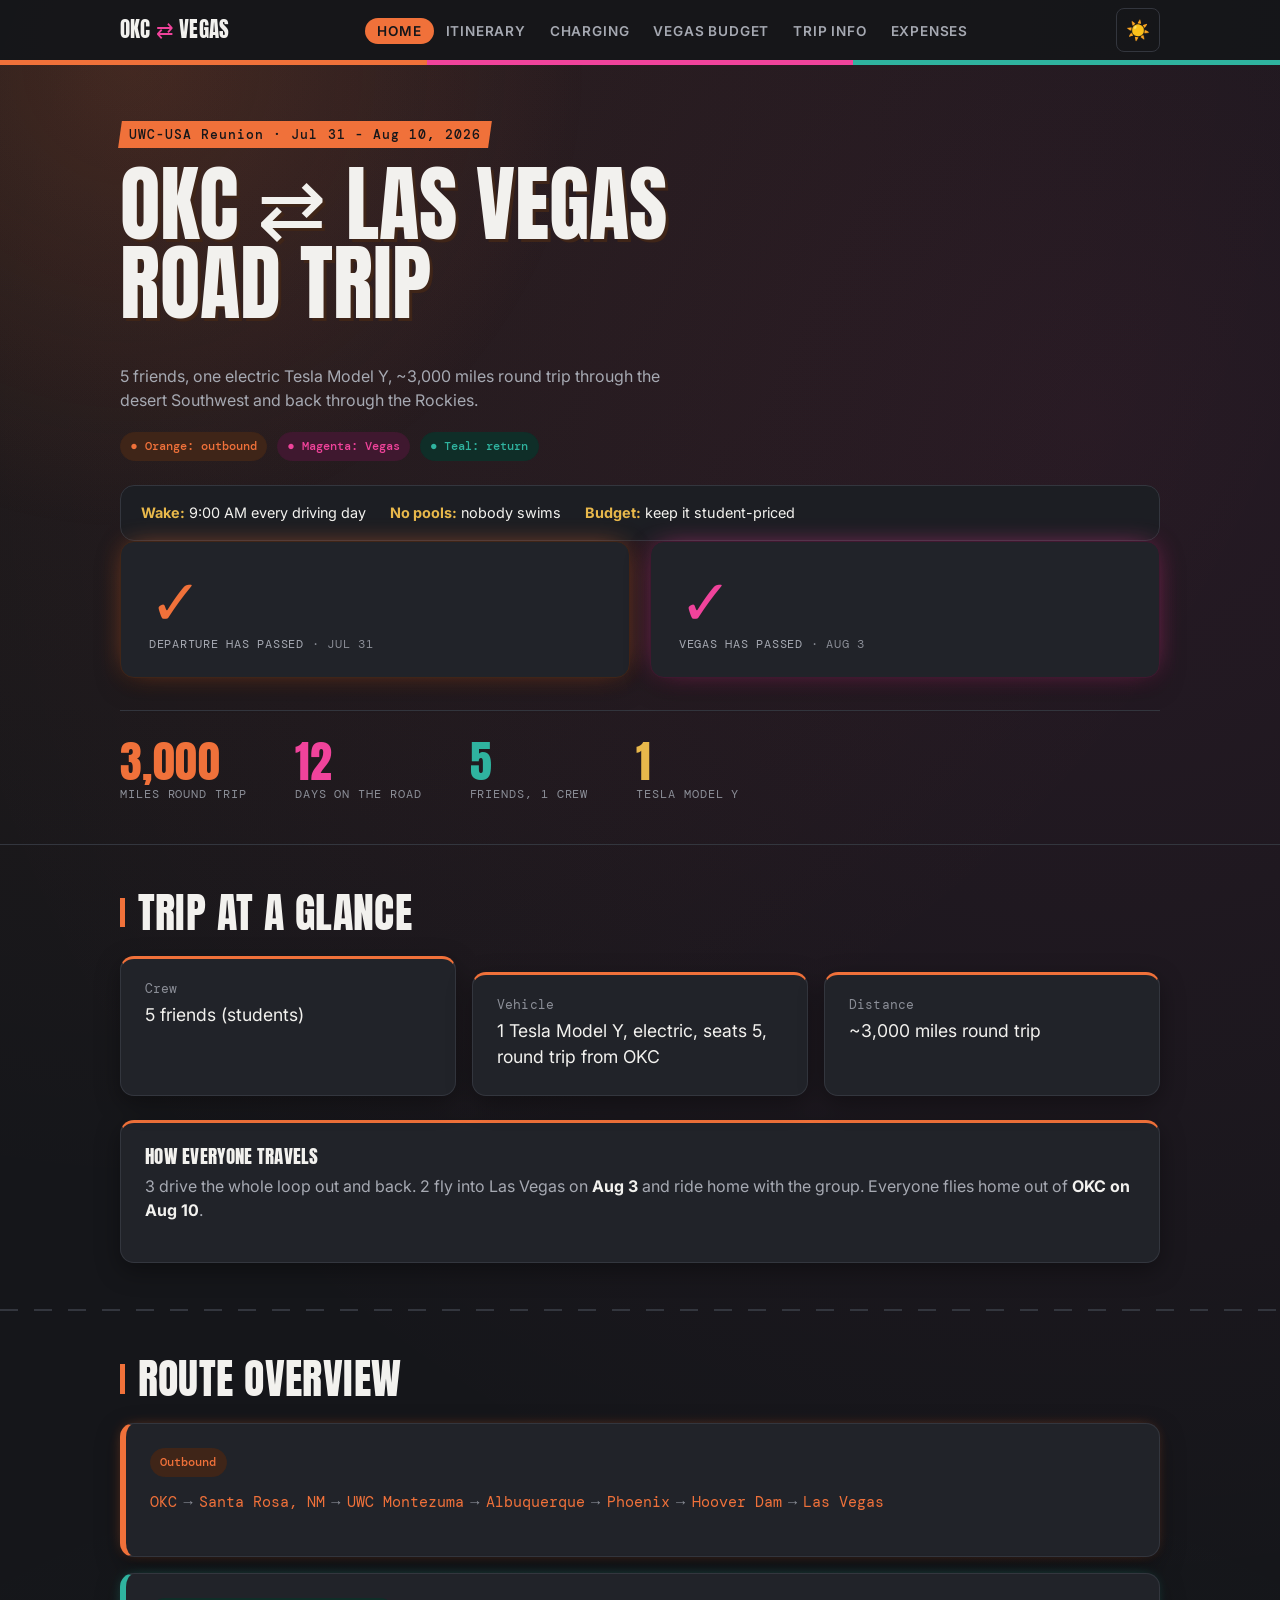
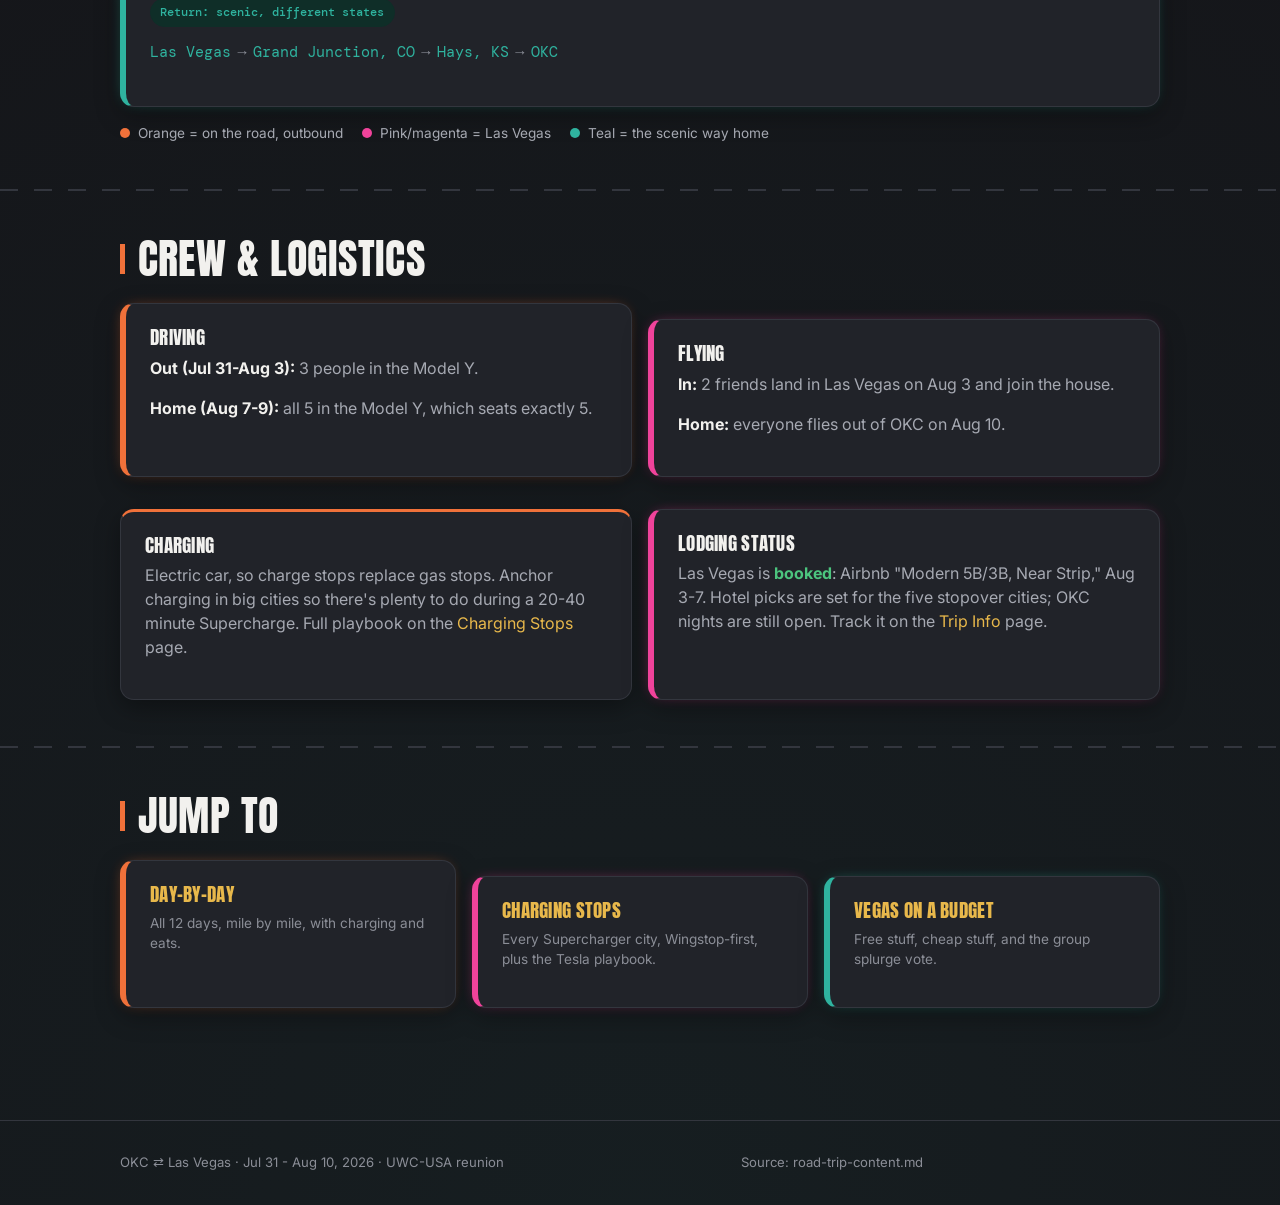
==== index.html @ 1c79f534 "Add "Today" widget on home page and weather strips on itinerary Home page shows the current trip day" ====
<!doctype html>
<html lang="en">
<head>
<meta charset="UTF-8" />
<meta name="viewport" content="width=device-width, initial-scale=1" />
<title>OKC ⇄ Vegas: Road Trip 2026</title>
<meta name="description" content="OKC to Las Vegas round trip, Jul 31 - Aug 10 2026. Route, itinerary, charging stops, and Vegas on a budget." />
<link rel="preconnect" href="https://fonts.googleapis.com" />
<link rel="preconnect" href="https://fonts.gstatic.com" crossorigin />
<link href="https://fonts.googleapis.com/css2?family=Anton&family=DM+Mono:wght@400;500&family=Inter:wght@400;500;600;700&display=swap" rel="stylesheet" />
<link rel="stylesheet" href="css/style.css" />
<script>(function(){try{if(localStorage.getItem("roadtrip-sunlight-mode")==="1")document.documentElement.classList.add("sunlight-mode");}catch(e){}})();</script>
</head>
<body class="page-home">
<div class="page-loader" id="page-loader"></div>

<nav class="site-nav">
  <div class="wrap">
    <a href="index.html" class="brand">OKC <span class="mid">⇄</span> VEGAS</a>
    <ul class="nav-links" id="nav-links">
      <li><a href="index.html" aria-current="page">Home</a></li>
      <li><a href="itinerary.html">Itinerary</a></li>
      <li><a href="charging.html">Charging</a></li>
      <li><a href="vegas.html">Vegas Budget</a></li>
      <li><a href="info.html">Trip Info</a></li>
      <li><a href="expenses.html">Expenses</a></li>
    </ul>
    <div class="nav-controls">
      <button class="sunlight-toggle" id="sunlight-toggle" type="button" aria-pressed="false" aria-label="Toggle sunlight mode: larger text and higher contrast">☀️</button>
      <button class="nav-toggle" aria-label="Toggle menu" aria-expanded="false" aria-controls="nav-links">☰</button>
    </div>
  </div>
</nav>
<div class="route-strip" aria-hidden="true"></div>

<header class="hero">
  <div class="wrap">
    <span class="eyebrow mono"><span>UWC-USA Reunion · Jul 31 - Aug 10, 2026</span></span>
    <h1 class="poster">OKC ⇄ Las Vegas<br />Road Trip</h1>
    <p style="max-width:560px;">5 friends, one electric Tesla Model Y, ~3,000 miles round trip through the desert Southwest and back through the Rockies.</p>
    <div class="hero-meta">
      <span class="pill pill-outbound">● Orange: outbound</span>
      <span class="pill pill-vegas">● Magenta: Vegas</span>
      <span class="pill pill-return">● Teal: return</span>
    </div>

    <div class="rules-banner">
      <span><strong>Wake:</strong> 9:00 AM every driving day</span>
      <span><strong>No pools:</strong> nobody swims</span>
      <span><strong>Budget:</strong> keep it student-priced</span>
    </div>

    <div class="countdown-row">
      <div class="countdown-card countdown-outbound">
        <span class="countdown-num mono" id="countdown-departure-num">-</span>
        <span class="countdown-label"><span id="countdown-departure-label">days until departure</span> <span class="countdown-date">· Jul 31</span></span>
      </div>
      <div class="countdown-card countdown-vegas">
        <span class="countdown-num mono" id="countdown-vegas-num">-</span>
        <span class="countdown-label"><span id="countdown-vegas-label">days until vegas</span> <span class="countdown-date">· Aug 3</span></span>
      </div>
    </div>

    <div class="card card-accent today-card" id="today-card" hidden>
      <div class="today-card-head">
        <span class="pill pill-outbound">📍 Today</span>
        <span class="mono small" id="today-date-label"></span>
      </div>
      <h3 class="mt-0" id="today-route"></h3>
      <p class="small mt-0" id="today-charge"></p>
      <a class="btn btn-primary" id="today-itinerary-link" href="itinerary.html">View today in the itinerary →</a>
    </div>

    <div class="stat-band">
      <div class="stat"><span class="num mono num-outbound">3,000</span><span class="label">miles round trip</span></div>
      <div class="stat"><span class="num mono num-vegas">12</span><span class="label">days on the road</span></div>
      <div class="stat"><span class="num mono num-return">5</span><span class="label">friends, 1 crew</span></div>
      <div class="stat"><span class="num mono num-food">1</span><span class="label">tesla model y</span></div>
    </div>
  </div>
</header>

<main>

  <section class="section">
    <div class="wrap">
      <div class="section-head">
        <h2>Trip at a Glance</h2>
      </div>
      <div class="grid grid-3">
        <div class="card card-accent">
          <h3 class="mono" style="text-transform:none;color:var(--text-faint);font-size:0.8rem;">Crew</h3>
          <p style="color:var(--text);font-size:1.1rem;margin:0;">5 friends (students)</p>
        </div>
        <div class="card card-accent">
          <h3 class="mono" style="text-transform:none;color:var(--text-faint);font-size:0.8rem;">Vehicle</h3>
          <p style="color:var(--text);font-size:1.1rem;margin:0;">1 Tesla Model Y, electric, seats 5, round trip from OKC</p>
        </div>
        <div class="card card-accent">
          <h3 class="mono" style="text-transform:none;color:var(--text-faint);font-size:0.8rem;">Distance</h3>
          <p style="color:var(--text);font-size:1.1rem;margin:0;">~3,000 miles round trip</p>
        </div>
      </div>

      <div class="card card-accent" style="margin-top:1.5rem;">
        <h3>How everyone travels</h3>
        <p class="mt-0">3 drive the whole loop out and back. 2 fly into Las Vegas on <strong style="color:var(--text)">Aug 3</strong> and ride home with the group. Everyone flies home out of <strong style="color:var(--text)">OKC on Aug 10</strong>.</p>
      </div>
    </div>
  </section>

  <section class="section">
    <div class="wrap">
      <div class="section-head">
        <h2>Route Overview</h2>
      </div>

      <div class="card leg-outbound">
        <span class="pill pill-outbound">Outbound</span>
        <p class="route-line mt-0" style="margin-top:0.75rem;">
          <span class="seg-outbound">OKC</span>
          <span class="arrow">→</span>
          <span class="seg-outbound">Santa Rosa, NM</span>
          <span class="arrow">→</span>
          <span class="seg-outbound">UWC Montezuma</span>
          <span class="arrow">→</span>
          <span class="seg-outbound">Albuquerque</span>
          <span class="arrow">→</span>
          <span class="seg-outbound">Phoenix</span>
          <span class="arrow">→</span>
          <span class="seg-outbound">Hoover Dam</span>
          <span class="arrow">→</span>
          <span class="seg-outbound">Las Vegas</span>
        </p>
      </div>

      <div class="card leg-return" style="margin-top:1rem;">
        <span class="pill pill-return">Return: scenic, different states</span>
        <p class="route-line mt-0" style="margin-top:0.75rem;">
          <span class="seg-return">Las Vegas</span>
          <span class="arrow">→</span>
          <span class="seg-return">Grand Junction, CO</span>
          <span class="arrow">→</span>
          <span class="seg-return">Hays, KS</span>
          <span class="arrow">→</span>
          <span class="seg-return">OKC</span>
        </p>
      </div>

      <div class="legend">
        <span class="legend-item"><span class="legend-dot dot-outbound"></span>Orange = on the road, outbound</span>
        <span class="legend-item"><span class="legend-dot dot-vegas"></span>Pink/magenta = Las Vegas</span>
        <span class="legend-item"><span class="legend-dot dot-return"></span>Teal = the scenic way home</span>
      </div>
    </div>
  </section>

  <section class="section">
    <div class="wrap">
      <div class="section-head">
        <h2>Crew &amp; Logistics</h2>
      </div>
      <div class="grid grid-2">
        <div class="card leg-outbound">
          <h3>Driving</h3>
          <p><strong style="color:var(--text)">Out (Jul 31-Aug 3):</strong> 3 people in the Model Y.</p>
          <p><strong style="color:var(--text)">Home (Aug 7-9):</strong> all 5 in the Model Y, which seats exactly 5.</p>
        </div>
        <div class="card leg-vegas">
          <h3>Flying</h3>
          <p><strong style="color:var(--text)">In:</strong> 2 friends land in Las Vegas on Aug 3 and join the house.</p>
          <p><strong style="color:var(--text)">Home:</strong> everyone flies out of OKC on Aug 10.</p>
        </div>
        <div class="card card-accent">
          <h3>Charging</h3>
          <p>Electric car, so charge stops replace gas stops. Anchor charging in big cities so there's plenty to do during a 20-40 minute Supercharge. Full playbook on the <a href="charging.html">Charging Stops</a> page.</p>
        </div>
        <div class="card leg-vegas">
          <h3>Lodging status</h3>
          <p>Las Vegas is <strong style="color:var(--green)">booked</strong>: Airbnb "Modern 5B/3B, Near Strip," Aug 3-7. Hotel picks are set for the five stopover cities; OKC nights are still open. Track it on the <a href="info.html">Trip Info</a> page.</p>
        </div>
      </div>
    </div>
  </section>

  <section class="section">
    <div class="wrap">
      <div class="section-head">
        <h2>Jump To</h2>
      </div>
      <div class="grid grid-3">
        <a href="itinerary.html" class="card leg-outbound" style="display:block;">
          <h3 class="mt-0">Day-by-Day</h3>
          <p class="mt-0 small">All 12 days, mile by mile, with charging and eats.</p>
        </a>
        <a href="charging.html" class="card leg-vegas" style="display:block;">
          <h3 class="mt-0">Charging Stops</h3>
          <p class="mt-0 small">Every Supercharger city, Wingstop-first, plus the Tesla playbook.</p>
        </a>
        <a href="vegas.html" class="card leg-return" style="display:block;">
          <h3 class="mt-0">Vegas on a Budget</h3>
          <p class="mt-0 small">Free stuff, cheap stuff, and the group splurge vote.</p>
        </a>
      </div>
    </div>
  </section>

</main>

<footer>
  <div class="wrap">
    <span>OKC ⇄ Las Vegas · Jul 31 - Aug 10, 2026 · UWC-USA reunion</span>
    <span>Source: road-trip-content.md</span>
    <span class="small mono" id="offline-status"></span>
  </div>
</footer>

<script src="js/accessibility.js"></script>
<script src="js/nav.js"></script>
<script src="js/sw-register.js"></script>
<script src="js/transitions.js"></script>
<script src="js/countdown.js"></script>
<script src="js/trip-data.js"></script>
<script src="js/today.js"></script>
</body>
</html>
---- css/style.css ----
/* ============================================================
   OKC ⇄ Vegas Road Trip — design system
   Dark asphalt base, color-coded legs, poster/body/mono type
   ============================================================ */

:root {
  --bg: #15161a;
  --bg-raised: #1c1e23;
  --bg-card: #212329;
  --border: #33363e;

  --text: #f2f1ee;
  --text-dim: #a6a9b2;
  --text-faint: #8b8e97; /* brightened from #6d7078 — the original failed WCAG AA (~3.6:1) at the small sizes it's used at */

  --orange: #f0713a;   /* outbound */
  --magenta: #f0439b;  /* vegas */
  --teal: #2fb39f;     /* return */
  --gold: #e8b84b;     /* food / wingstop */
  --green: #4cc57e;    /* free */

  /* darkened ~15% from the original dim tokens so pill/badge text (accent color
     on -dim background) clears 4.5:1 instead of sitting borderline at ~4.2-4.4 */
  --orange-dim: #3f2518;
  --magenta-dim: #3f182f;
  --teal-dim: #0f2e28;
  --gold-dim: #3b2c13;
  --green-dim: #132f1f;

  --radius: 14px;
  --radius-sm: 8px;
  --shadow: 0 8px 24px rgba(0, 0, 0, 0.35);

  --page-accent: var(--orange);
  --page-accent-dim: var(--orange-dim);

  --font-head: "Anton", "Impact", "Arial Narrow Bold", "Arial Narrow", sans-serif;
  --font-body: "Inter", -apple-system, BlinkMacSystemFont, sans-serif;
  --font-mono: "DM Mono", "SFMono-Regular", Consolas, monospace;
}

/* per-page identity color — set on <body> so nav, hero, and section
   accents shift page to page instead of defaulting to orange everywhere */
body.page-home     { --page-accent: var(--orange);  --page-accent-dim: var(--orange-dim); }
body.page-itinerary{ --page-accent: var(--orange);  --page-accent-dim: var(--orange-dim); }
body.page-charging { --page-accent: var(--gold);    --page-accent-dim: var(--gold-dim); }
body.page-vegas    { --page-accent: var(--magenta); --page-accent-dim: var(--magenta-dim); }
body.page-info     { --page-accent: var(--teal);    --page-accent-dim: var(--teal-dim); }
body.page-expenses { --page-accent: var(--green);   --page-accent-dim: var(--green-dim); }

* {
  box-sizing: border-box;
}

html {
  scroll-behavior: smooth;
}

/* native cross-document view transition — browsers that support it (Chrome/Edge)
   get a real cross-fade between pages for free; unsupported browsers just
   ignore this and fall back to the JS fade below */
@view-transition {
  navigation: auto;
}

/* ---------- page enter/leave (multi-page transitions) ---------- */

body {
  animation: page-enter 0.45s ease both;
}

@keyframes page-enter {
  from { opacity: 0; transform: translateY(8px); }
  to { opacity: 1; transform: translateY(0); }
}

body.page-leaving {
  animation: page-leave 0.18s ease forwards;
}

@keyframes page-leave {
  to { opacity: 0; transform: translateY(-6px); }
}

.page-loader {
  position: fixed;
  top: 0;
  left: 0;
  height: 3px;
  width: 0%;
  z-index: 999;
  background: linear-gradient(90deg, var(--orange), var(--magenta), var(--teal));
  transition: width 0.4s ease, opacity 0.3s ease 0.2s;
  opacity: 1;
}

.page-loader.done {
  width: 100%;
  opacity: 0;
}

@media (prefers-reduced-motion: reduce) {
  body, body.page-leaving {
    animation: none;
  }
  .page-loader {
    display: none;
  }
}

body {
  margin: 0;
  overflow-x: hidden;
  background: var(--bg);
  background-image:
    radial-gradient(circle at 15% 0%, rgba(240, 113, 58, 0.08), transparent 40%),
    radial-gradient(circle at 85% 15%, rgba(240, 67, 155, 0.08), transparent 45%),
    radial-gradient(circle at 50% 100%, rgba(47, 179, 159, 0.05), transparent 50%);
  color: var(--text);
  font-family: var(--font-body);
  line-height: 1.5;
  -webkit-font-smoothing: antialiased;
}

h1, h2, h3, h4 {
  font-family: var(--font-head);
  font-weight: 400;
  letter-spacing: 0.01em;
  text-transform: uppercase;
  line-height: 0.95;
  margin: 0 0 0.5em;
  overflow-wrap: break-word;
}

p, .route-line, .callout, .stop-food, .stop-do {
  overflow-wrap: break-word;
}

h1 { font-size: clamp(2.6rem, 9vw, 5.2rem); letter-spacing: 0; }
h2 { font-size: clamp(1.8rem, 5vw, 2.6rem); }
h3 { font-size: 1.2rem; letter-spacing: 0.015em; }

/* poster treatment for hero titles — layered stroke gives it a
   printed/vinyl-decal feel instead of a plain bold web font */
.poster {
  text-shadow: 3px 3px 0 var(--page-accent-dim);
}

p { margin: 0 0 1em; color: var(--text-dim); }

a { color: var(--gold); text-decoration: none; }
a:hover { text-decoration: underline; }

.mono {
  font-family: var(--font-mono);
  letter-spacing: 0.01em;
}

/* ---------- layout shells ---------- */

.wrap {
  max-width: 1080px;
  margin: 0 auto;
  padding: 0 1.25rem;
}

main {
  padding-bottom: 4rem;
}

/* ---------- nav ---------- */

.site-nav {
  position: sticky;
  top: 0;
  z-index: 50;
  background: rgba(21, 22, 26, 0.92);
  backdrop-filter: blur(8px);
}

/* route strip — the outbound/vegas/return color code, printed as a
   literal stripe under the nav on every page so it reads as one system */
.route-strip {
  position: sticky;
  top: 60px;
  z-index: 49;
  height: 5px;
  background: linear-gradient(
    90deg,
    var(--orange) 0%, var(--orange) 33.33%,
    var(--magenta) 33.33%, var(--magenta) 66.66%,
    var(--teal) 66.66%, var(--teal) 100%
  );
}

.site-nav .wrap {
  display: flex;
  align-items: center;
  justify-content: space-between;
  height: 60px;
}

.brand {
  font-family: var(--font-head);
  text-transform: uppercase;
  font-size: 1.3rem;
  letter-spacing: 0.01em;
  color: var(--text);
  white-space: nowrap;
}

.brand span { color: var(--orange); }
.brand .mid { color: var(--magenta); }

.nav-links {
  display: flex;
  gap: 1.5rem;
  list-style: none;
  margin: 0;
  padding: 0;
}

.nav-links a {
  color: var(--text-dim);
  font-size: 0.85rem;
  text-transform: uppercase;
  letter-spacing: 0.06em;
  font-weight: 600;
}

.nav-links a:hover,
.nav-links a[aria-current="page"] {
  color: var(--text);
  text-decoration: none;
}

.nav-links a[aria-current="page"] {
  color: var(--bg);
  background: var(--page-accent);
  border-radius: 999px;
  padding: 0.4em 0.9em;
  margin: -0.4em -0.9em;
}

.nav-controls {
  display: flex;
  align-items: center;
  gap: 0.5rem;
  flex-shrink: 0;
}

.sunlight-toggle {
  display: inline-flex;
  align-items: center;
  justify-content: center;
  background: none;
  border: 1px solid var(--border);
  border-radius: var(--radius-sm);
  color: var(--text);
  width: 44px;
  height: 44px;
  font-size: 1.2rem;
  cursor: pointer;
  padding: 0;
}

.sunlight-toggle[aria-pressed="true"] {
  background: var(--page-accent);
  border-color: var(--page-accent);
}

.nav-toggle {
  display: none;
  background: none;
  border: 1px solid var(--border);
  border-radius: var(--radius-sm);
  color: var(--text);
  width: 44px;
  height: 44px;
  font-size: 1.2rem;
  cursor: pointer;
}

@media (max-width: 760px) {
  .nav-toggle { display: block; }

  .nav-links {
    position: absolute;
    top: 60px;
    left: 0;
    right: 0;
    flex-direction: column;
    gap: 0;
    background: var(--bg-raised);
    border-bottom: 1px solid var(--border);
    max-height: 0;
    overflow: hidden;
    transition: max-height 0.25s ease;
  }

  .nav-links.open {
    max-height: 400px;
  }

  .nav-links a {
    display: block;
    padding: 0.9rem 1.25rem;
    border-bottom: 1px solid var(--border);
  }

  .nav-links a[aria-current="page"] {
    color: var(--text);
    background: var(--page-accent-dim);
    border-radius: 0;
    margin: 0;
    border-bottom: 1px solid var(--border);
    border-left: 3px solid var(--page-accent);
    padding: 0.9rem 1.25rem 0.9rem calc(1.25rem - 3px);
  }
}

/* ---------- hero ---------- */

.hero {
  padding: 3.5rem 0 2.5rem;
  border-bottom: 1px solid var(--border);
  position: relative;
  overflow: hidden;
}

.hero::before {
  content: "";
  position: absolute;
  inset: 0;
  background: radial-gradient(ellipse 60% 100% at 10% 0%, color-mix(in srgb, var(--page-accent) 14%, transparent), transparent 60%);
  pointer-events: none;
}

.hero .wrap { position: relative; }

.hero .eyebrow {
  display: inline-flex;
  align-items: center;
  gap: 0.5em;
  max-width: 100%;
  font-family: var(--font-mono);
  font-weight: 500;
  color: var(--bg);
  background: var(--page-accent);
  padding: 0.3em 0.7em;
  transform: skew(-8deg);
  font-size: 0.8rem;
  letter-spacing: 0.08em;
  margin-bottom: 1rem;
}

.hero .eyebrow span {
  display: inline-block;
  min-width: 0;
  white-space: normal;
  transform: skew(8deg);
}

.hero-meta {
  display: flex;
  flex-wrap: wrap;
  gap: 0.6rem;
  margin-top: 1.25rem;
}

/* ---------- badges / pills ---------- */

.pill {
  display: inline-flex;
  align-items: center;
  gap: 0.4em;
  font-family: var(--font-mono);
  font-weight: 500;
  font-size: 0.78rem;
  padding: 0.35em 0.75em;
  border-radius: 999px;
  border: 1px solid var(--border);
  color: var(--text-dim);
  white-space: nowrap;
}

.pill-outbound { color: var(--orange); border-color: var(--orange-dim); background: var(--orange-dim); }
.pill-vegas    { color: var(--magenta); border-color: var(--magenta-dim); background: var(--magenta-dim); }
.pill-return   { color: var(--teal); border-color: var(--teal-dim); background: var(--teal-dim); }
.pill-food     { color: var(--gold); border-color: var(--gold-dim); background: var(--gold-dim); }
.pill-free     { color: var(--green); border-color: var(--green-dim); background: var(--green-dim); }
.pill-charging   { color: var(--teal); border-color: var(--teal-dim); background: var(--teal-dim); }
.pill-lodging    { color: var(--magenta); border-color: var(--magenta-dim); background: var(--magenta-dim); }
.pill-tolls      { color: var(--orange); border-color: var(--orange-dim); background: var(--orange-dim); }
.pill-activities { color: var(--green); border-color: var(--green-dim); background: var(--green-dim); }

/* ---------- cards ---------- */

.card {
  background: var(--bg-card);
  border: 1px solid var(--border);
  border-radius: var(--radius);
  padding: 1.5rem;
  box-shadow: var(--shadow);
}

/* thin top accent in the page's identity color — for cards that aren't
   tied to a specific outbound/vegas/return leg but should still carry
   the page's color through the body copy, not just the nav/hero */
.card-accent {
  border-top: 3px solid var(--page-accent);
}

.card + .card { margin-top: 1rem; }

.grid {
  display: grid;
  gap: 1rem;
}

.grid-2 { grid-template-columns: repeat(2, 1fr); }
.grid-3 { grid-template-columns: repeat(3, 1fr); }

@media (max-width: 760px) {
  .grid-2, .grid-3 { grid-template-columns: 1fr; }
}

.section {
  position: relative;
  padding: 3rem 0;
}

/* dashed road-line divider between sections, site-wide, instead of a flat border */
.section:not(:last-of-type)::after {
  content: "";
  position: absolute;
  left: 0;
  right: 0;
  bottom: 0;
  height: 2px;
  background-image: repeating-linear-gradient(
    90deg,
    var(--border) 0, var(--border) 18px,
    transparent 18px, transparent 34px
  );
}

/* ---------- leg accent border ---------- */

.leg-outbound { border-left: 6px solid var(--orange); box-shadow: var(--shadow), -1px 0 16px -8px var(--orange); }
.leg-vegas    { border-left: 6px solid var(--magenta); box-shadow: var(--shadow), -1px 0 16px -8px var(--magenta); }
.leg-return   { border-left: 6px solid var(--teal); box-shadow: var(--shadow), -1px 0 16px -8px var(--teal); }

/* spectrum border — for content that spans the whole trip rather than
   one leg (e.g. the Tesla playbook), a gradient stands in for a single color */
.leg-spectrum {
  border-left: 6px solid transparent;
  border-image: linear-gradient(180deg, var(--orange), var(--magenta), var(--teal)) 1 100%;
}

/* budget-tier accents (vegas page) — same treatment as leg-*, keyed to
   the free/cheap/splurge color coding from the design notes */
.accent-free    { border-left: 6px solid var(--green); box-shadow: var(--shadow), -1px 0 16px -8px var(--green); }
.accent-cheap   { border-left: 6px solid var(--gold); box-shadow: var(--shadow), -1px 0 16px -8px var(--gold); }
.accent-splurge { border-left: 6px solid var(--magenta); box-shadow: var(--shadow), -1px 0 16px -8px var(--magenta); }

/* ---------- road divider ---------- */

.road-divider {
  height: 2px;
  margin: 0;
  background-image: repeating-linear-gradient(
    90deg,
    var(--border) 0, var(--border) 18px,
    transparent 18px, transparent 34px
  );
  border: none;
}

/* ---------- day card (itinerary) ---------- */

.day-card {
  position: relative;
  padding-left: 1.75rem;
}

/* timeline node — a lit dot on the colored rail, like a stop on a route map */
.day-card::before {
  content: "";
  position: absolute;
  left: -9px;
  top: 1.7rem;
  width: 14px;
  height: 14px;
  border-radius: 50%;
  background: var(--border);
  border: 3px solid var(--bg);
  z-index: 1;
}

.leg-outbound.day-card::before { background: var(--orange); box-shadow: 0 0 0 3px var(--orange-dim); }
.leg-vegas.day-card::before    { background: var(--magenta); box-shadow: 0 0 0 3px var(--magenta-dim); }
.leg-return.day-card::before   { background: var(--teal); box-shadow: 0 0 0 3px var(--teal-dim); }

/* rail connector — bridges the gap to the next day so the dots read as one route line */
.day-card::after {
  content: "";
  position: absolute;
  left: -3px;
  top: 1.7rem;
  bottom: -1rem;
  width: 2px;
  z-index: 0;
}

.leg-outbound.day-card::after { background: var(--orange-dim); }
.leg-vegas.day-card::after    { background: var(--magenta-dim); }
.leg-return.day-card::after   { background: var(--teal-dim); }
.day-card:last-child::after   { display: none; }

.day-head {
  display: flex;
  flex-wrap: wrap;
  align-items: baseline;
  gap: 0.6rem;
  margin-bottom: 0.6rem;
}

.day-head h3 {
  font-size: 1.5rem;
}

.day-date {
  font-family: var(--font-mono);
  color: var(--text-faint);
  font-size: 0.85rem;
}

.day-stats {
  display: flex;
  flex-wrap: wrap;
  gap: 0.5rem;
  margin: 0.75rem 0;
}

.day-card ul {
  margin: 0.5rem 0 0;
  padding-left: 1.1rem;
  color: var(--text-dim);
}

.day-card li { margin-bottom: 0.35rem; }

.day-card.is-today {
  box-shadow: var(--shadow), 0 0 0 2px var(--gold), 0 0 28px -6px var(--gold);
}

.weather-strip {
  display: flex;
  align-items: center;
  flex-wrap: wrap;
  gap: 0.5rem 0.75rem;
  margin: 0.5rem 0;
}

.weather-strip:empty { display: none; }

.weather-text { color: var(--text-dim); }

.monsoon-badge {
  color: var(--gold);
  border-color: var(--gold);
  background: var(--gold-dim);
  font-weight: 700;
}

.callout {
  margin-top: 0.9rem;
  padding: 0.75rem 1rem;
  border-radius: var(--radius-sm);
  background: var(--bg-raised);
  border: 1px dashed var(--border);
  font-size: 0.92rem;
}

.callout strong { color: var(--text); }

/* ---------- stop card (charging) ---------- */

.stop-card h3 {
  display: flex;
  align-items: center;
  flex-wrap: wrap;
  gap: 0.5rem 0.6rem;
}

.stop-card .miles,
.nearby-item .miles {
  font-family: var(--font-mono);
  color: var(--text-faint);
  font-size: 0.8rem;
  font-weight: normal;
  text-transform: none;
}

/* ---------- nearby now (charging) ---------- */

.nearby-item h3 {
  display: flex;
  align-items: center;
  flex-wrap: wrap;
  gap: 0.5rem 0.6rem;
}

.nearby-item .stop-do {
  margin-bottom: 0.9rem;
}

.stop-food, .stop-do {
  font-size: 0.92rem;
  margin: 0.4rem 0 0;
}

a.map-link {
  color: inherit;
  text-decoration: none;
  border-bottom: 1px dotted var(--text-faint);
}

a.map-link:hover {
  color: var(--page-accent);
  border-bottom-color: var(--page-accent);
}

.stop-food span, .stop-do span {
  font-family: var(--font-mono);
  font-size: 0.72rem;
  text-transform: uppercase;
  letter-spacing: 0.05em;
  color: var(--text-faint);
  display: block;
  margin-bottom: 0.15rem;
}

/* ---------- radius picker (charging, nearby now) ---------- */

.radius-row {
  display: flex;
  align-items: center;
  gap: 0.5rem;
  flex-wrap: wrap;
  margin: -0.5rem 0 1.25rem;
}

.radius-btn {
  min-height: 44px;
  padding: 0.45em 0.9em;
  font-size: 0.72rem;
}

.radius-btn[aria-pressed="true"] {
  background: var(--page-accent);
  border-color: var(--page-accent);
  color: var(--bg);
  font-weight: 700;
}

/* ---------- locate (charging) ---------- */

.locate-row {
  display: flex;
  align-items: center;
  gap: 0.9rem;
  flex-wrap: wrap;
  margin-top: 1.75rem;
}

.locate-status {
  font-size: 0.8rem;
  color: var(--text-dim);
}

.nearest-badge {
  display: inline-flex;
  align-items: center;
  gap: 0.35em;
  font-family: var(--font-mono);
  font-size: 0.66rem;
  font-weight: 500;
  text-transform: uppercase;
  letter-spacing: 0.05em;
  color: var(--bg);
  background: var(--green);
  padding: 0.3em 0.6em;
  border-radius: 999px;
  animation: pulse-badge 1.8s ease-in-out infinite;
}

.nearest-badge[hidden] {
  display: none;
}

@keyframes pulse-badge {
  0%, 100% { box-shadow: 0 0 0 0 rgba(76, 197, 126, 0.55); }
  50% { box-shadow: 0 0 0 7px rgba(76, 197, 126, 0); }
}

.stop-card.is-nearest {
  border-color: var(--green);
  box-shadow: var(--shadow), 0 0 0 2px var(--green), 0 0 28px -6px var(--green);
}

/* ---------- charge timer (charging) ---------- */

.charge-timer {
  display: flex;
  align-items: center;
  justify-content: space-between;
  gap: 0.75rem;
  flex-wrap: wrap;
  margin-top: 1rem;
  padding-top: 0.9rem;
  border-top: 1px dashed var(--border);
}

.timer-main {
  display: flex;
  flex-direction: column;
  gap: 0.15rem;
}

.timer-display {
  font-size: 1.15rem;
  color: var(--text-dim);
  min-width: 5ch;
}

.timer-departure {
  color: var(--text-faint);
}

.charge-timer.is-running .timer-display { color: var(--page-accent); }
.charge-timer.is-done .timer-display { color: var(--green); font-size: 0.95rem; }

.timer-controls {
  display: flex;
  flex-wrap: wrap;
  gap: 0.5rem;
}

.timer-controls .btn {
  min-height: 44px;
  padding: 0.5em 0.9em;
  font-size: 0.72rem;
}

.timer-adjust {
  min-width: 44px;
  padding: 0.5em 0.6em;
}

/* ---------- budget list (vegas) ---------- */

.budget-tier {
  margin-bottom: 2.5rem;
}

.budget-tier-head {
  display: flex;
  align-items: center;
  gap: 0.75rem;
  margin-bottom: 1rem;
}

.budget-tier-head .pill {
  font-size: 0.95rem;
  padding: 0.5em 1em;
  text-transform: uppercase;
  letter-spacing: 0.05em;
}

.budget-item {
  display: flex;
  align-items: flex-start;
  gap: 0.9rem;
  padding: 0.9rem 0;
  border-bottom: 1px solid var(--border);
  cursor: pointer;
}

.budget-item:last-child { border-bottom: none; }

.budget-check {
  width: 19px;
  height: 19px;
  margin-top: 0.2rem;
  flex-shrink: 0;
  accent-color: var(--page-accent);
  cursor: pointer;
}

.budget-item-body {
  flex: 1;
  min-width: 0;
}

.budget-item h4 {
  font-family: var(--font-body);
  text-transform: none;
  font-weight: 600;
  color: var(--text);
  margin: 0 0 0.2rem;
  font-size: 0.98rem;
}

.budget-item p { margin: 0; font-size: 0.88rem; }

.budget-item:has(.budget-check:checked) h4 {
  text-decoration: line-through;
  color: var(--text-dim);
}

/* price badge — reuses the .pill look so each activity carries its own
   free/cheap/splurge color, not just the section header */
.budget-price {
  font-family: var(--font-mono);
  font-size: 0.72rem;
  font-weight: 500;
  white-space: nowrap;
  flex-shrink: 0;
  margin-top: 0.1rem;
}

/* ---------- running total (vegas) ---------- */

.budget-summary {
  position: sticky;
  bottom: 1rem;
  z-index: 20;
  margin-top: 2rem;
}

.budget-summary-inner {
  display: flex;
  align-items: center;
  justify-content: space-between;
  flex-wrap: wrap;
  gap: 0.75rem 1.25rem;
  background: var(--bg-card);
  border: 1px solid var(--border);
  border-radius: var(--radius);
  padding: 1rem 1.25rem;
  box-shadow: var(--shadow);
  transition: border-color 0.25s ease, box-shadow 0.25s ease;
}

.budget-summary.has-selection .budget-summary-inner {
  border-color: var(--magenta);
  box-shadow: var(--shadow), 0 0 0 2px var(--magenta), 0 0 28px -6px var(--magenta);
}

.budget-summary-figures {
  display: flex;
  align-items: baseline;
  gap: 0.9rem;
  flex-wrap: wrap;
}

.budget-summary-count {
  font-size: 0.8rem;
  color: var(--text-faint);
}

.budget-summary-total {
  font-size: 1rem;
  color: var(--text-dim);
}

.budget-summary-total strong {
  font-family: var(--font-head);
  font-size: 1.5rem;
  color: var(--magenta);
  font-weight: 400;
  margin: 0 0.15em;
}

/* ---------- tables (trip info) ---------- */

table {
  width: 100%;
  border-collapse: collapse;
  font-size: 0.92rem;
}

th, td {
  text-align: left;
  padding: 0.65rem 0.75rem;
  border-bottom: 1px solid var(--border);
}

th {
  font-family: var(--font-mono);
  font-size: 0.75rem;
  text-transform: uppercase;
  letter-spacing: 0.05em;
  color: var(--text-faint);
  font-weight: normal;
}

td[contenteditable="true"], input.cell-input {
  outline: none;
}

td[contenteditable="true"]:focus,
td[contenteditable="true"]:hover {
  background: var(--bg-raised);
  border-radius: 4px;
}

#flights-table td:first-child,
#flights-table th:first-child,
#stays-table td:first-child,
#stays-table th:first-child {
  width: 18px;
  padding-right: 0;
}

/* ---------- voice input (trip info flights) ---------- */

.mic-btn {
  display: inline-flex;
  align-items: center;
  justify-content: center;
  width: 44px;
  height: 44px;
  min-height: 44px;
  padding: 0;
  border-radius: 999px;
  border: 1px solid var(--border);
  background: var(--bg-raised);
  color: var(--text-dim);
  font-size: 0.95rem;
  cursor: pointer;
}

.mic-btn:hover {
  border-color: var(--page-accent);
  color: var(--text);
}

.mic-btn.listening {
  color: var(--bg);
  background: var(--magenta);
  border-color: var(--magenta);
  animation: mic-pulse 1.2s ease-in-out infinite;
}

@keyframes mic-pulse {
  0%, 100% { box-shadow: 0 0 0 0 rgba(240, 67, 155, 0.5); }
  50% { box-shadow: 0 0 0 8px rgba(240, 67, 155, 0); }
}

.mic-btn.unsupported {
  opacity: 0.5;
  border-style: dashed;
}

.mic-btn.unsupported:hover {
  opacity: 0.8;
  border-color: var(--gold);
}

.email-extract {
  margin-top: 1rem;
}

.email-extract-preview {
  margin-top: 0.9rem;
}

.email-extract-preview dl {
  display: grid;
  grid-template-columns: auto 1fr;
  gap: 0.4rem 1rem;
  margin: 0 0 1rem;
  font-size: 0.9rem;
}

.email-extract-preview dt {
  font-family: var(--font-mono);
  font-size: 0.72rem;
  text-transform: uppercase;
  letter-spacing: 0.05em;
  color: var(--text-faint);
}

.email-extract-preview dd {
  margin: 0;
  color: var(--text);
}

.email-extract-preview dd.unfilled {
  color: var(--text-faint);
  font-style: italic;
}

.status-select {
  font-family: var(--font-mono);
  font-size: 0.8rem;
  min-height: 44px;
  background: var(--bg-raised);
  color: var(--text);
  border: 1px solid var(--border);
  border-radius: 999px;
  padding: 0.4em 0.7em;
}

.status-select.status-booked { color: var(--green); border-color: var(--green-dim); }
.status-select.status-not-booked { color: var(--orange); border-color: var(--orange-dim); }
.status-select.status-searching { color: var(--text-faint); border-color: var(--border); }

/* ---------- hotel picks (trip info) ---------- */

.hotel-card-head {
  display: flex;
  align-items: center;
  justify-content: space-between;
  flex-wrap: wrap;
  gap: 0.75rem;
  margin-bottom: 0.25rem;
}

.hotel-card-head h3 {
  margin: 0;
}

.claim-toggle {
  display: inline-flex;
  align-items: center;
  gap: 0.5em;
  font-family: var(--font-mono);
  font-size: 0.78rem;
  color: var(--text-dim);
  cursor: pointer;
  white-space: nowrap;
}

.claim-toggle input {
  width: 18px;
  height: 18px;
  accent-color: var(--page-accent);
  cursor: pointer;
}

.hotel-card:has(.claim-check:checked) {
  border-color: var(--green);
  box-shadow: var(--shadow), 0 0 0 2px var(--green);
}

.hotel-card:has(.claim-check:checked) .claim-toggle {
  color: var(--green);
}

.claim-name-row {
  margin: 0.6rem 0 1rem;
}

.claim-name-input {
  width: 100%;
  min-height: 44px;
  background: var(--bg-raised);
  border: 1px solid var(--border);
  border-radius: var(--radius-sm);
  color: var(--text);
  font-size: 0.85rem;
  padding: 0.6em 0.8em;
}

.claim-name-input:focus { outline: 1px solid var(--green); }

.venmo-input {
  width: 100%;
  min-height: 44px;
  background: var(--bg-raised);
  border: 1px solid var(--border);
  border-radius: var(--radius-sm);
  color: var(--text);
  font-family: var(--font-mono);
  font-size: 0.85rem;
  padding: 0.6em 0.8em;
}

.venmo-input:focus { outline: 1px solid var(--page-accent); }

.hotel-picks {
  list-style: none;
  margin: 1rem 0 0;
  padding: 0;
}

.hotel-pick {
  display: flex;
  align-items: center;
  justify-content: space-between;
  gap: 1rem;
  flex-wrap: wrap;
  padding: 0.85rem 0;
  border-top: 1px solid var(--border);
}

.hotel-pick-tag {
  font-family: var(--font-mono);
  font-size: 0.65rem;
  text-transform: uppercase;
  letter-spacing: 0.06em;
  padding: 0.2em 0.55em;
  border-radius: 999px;
  margin-right: 0.6em;
}

.hotel-pick-top .hotel-pick-tag { color: var(--gold); background: var(--gold-dim); }
.hotel-pick-runner .hotel-pick-tag { color: var(--text-dim); background: var(--bg-raised); }
.hotel-pick-budget .hotel-pick-tag { color: var(--green); background: var(--green-dim); }

.hotel-pick strong {
  color: var(--text);
  font-weight: 600;
}

.hotel-rating {
  font-family: var(--font-mono);
  font-size: 0.78rem;
  color: var(--text-faint);
  margin-left: 0.6em;
}

.hotel-pick p {
  margin: 0.3rem 0 0;
  font-size: 0.85rem;
}

.hotel-search-link {
  min-height: 44px;
  padding: 0.5em 0.9em;
  font-size: 0.68rem;
  flex-shrink: 0;
}

.hotel-note {
  font-size: 0.85rem;
  margin: 0.5rem 0 0;
}

/* ---------- emergency card (trip info) ---------- */

.hospital-list {
  list-style: none;
  margin: 0;
  padding: 0;
}

.hospital-list li {
  display: flex;
  align-items: center;
  justify-content: space-between;
  gap: 0.75rem;
  padding: 0.75rem 0;
  border-top: 1px solid var(--border);
}

.hospital-list li:first-child { border-top: none; }

/* ---------- buttons ---------- */

.btn {
  display: inline-flex;
  align-items: center;
  justify-content: center;
  gap: 0.5em;
  min-height: 44px;
  font-family: var(--font-mono);
  font-size: 0.85rem;
  text-transform: uppercase;
  letter-spacing: 0.04em;
  padding: 0.7em 1.2em;
  border-radius: var(--radius-sm);
  border: 1px solid var(--border);
  background: var(--bg-raised);
  color: var(--text);
  cursor: pointer;
}

.btn:hover { border-color: var(--text-faint); text-decoration: none; }

.btn-primary {
  background: var(--orange);
  border-color: var(--orange);
  color: #1a0d05;
  font-weight: 700;
}

.btn-primary:hover { background: #ff8450; }

.btn-row { display: flex; gap: 0.6rem; flex-wrap: wrap; margin: 1rem 0; }

.save-flash {
  font-family: var(--font-mono);
  font-size: 0.8rem;
  color: var(--green);
  opacity: 0;
  transition: opacity 0.3s ease;
}

.save-flash.show { opacity: 1; }

/* ---------- checklist ---------- */

.checklist {
  list-style: none;
  margin: 0;
  padding: 0;
}

.checklist li {
  display: flex;
  align-items: flex-start;
  gap: 0.7rem;
  padding: 0.6rem 0;
  border-bottom: 1px solid var(--border);
}

.checklist li:last-child { border-bottom: none; }

.checklist input[type="checkbox"] {
  margin-top: 0.2rem;
  width: 18px;
  height: 18px;
  accent-color: var(--page-accent);
  flex-shrink: 0;
}

.checklist .check-num {
  font-family: var(--font-mono);
  font-size: 0.7rem;
  font-weight: 500;
  color: var(--bg);
  background: var(--page-accent);
  border-radius: 4px;
  padding: 0.2em 0.45em;
  flex-shrink: 0;
  margin-top: 0.15rem;
}

.checklist label.done {
  color: var(--text-faint);
  text-decoration: line-through;
}

/* ---------- notes ---------- */

textarea.notes {
  width: 100%;
  min-height: 160px;
  background: var(--bg-raised);
  border: 1px solid var(--border);
  border-radius: var(--radius-sm);
  color: var(--text);
  font-family: var(--font-body);
  font-size: 0.92rem;
  padding: 0.9rem;
  resize: vertical;
}

textarea.notes:focus { outline: 1px solid var(--orange); }

/* ---------- route legend ---------- */

.route-line {
  display: flex;
  flex-wrap: wrap;
  align-items: center;
  gap: 0.4rem;
  font-family: var(--font-mono);
  font-size: 0.95rem;
  line-height: 1.8;
}

.route-line .seg-outbound { color: var(--orange); }
.route-line .seg-vegas { color: var(--magenta); }
.route-line .seg-return { color: var(--teal); }

.route-line .arrow { color: var(--text-faint); }

.legend {
  display: flex;
  flex-wrap: wrap;
  gap: 1.2rem;
  margin-top: 1rem;
}

.legend-item {
  display: flex;
  align-items: center;
  gap: 0.5rem;
  font-size: 0.85rem;
  color: var(--text-dim);
}

.legend-dot {
  width: 10px;
  height: 10px;
  border-radius: 50%;
  flex-shrink: 0;
}

.dot-outbound { background: var(--orange); }
.dot-vegas { background: var(--magenta); }
.dot-return { background: var(--teal); }

/* ---------- hard rules banner ---------- */

.rules-banner {
  display: flex;
  flex-wrap: wrap;
  gap: 0.75rem 1.5rem;
  background: var(--bg-raised);
  border: 1px solid var(--border);
  border-radius: var(--radius);
  padding: 1rem 1.25rem;
  margin-top: 1.5rem;
  font-size: 0.9rem;
}

.rules-banner strong { color: var(--gold); }

/* ---------- footer ---------- */

footer {
  border-top: 1px solid var(--border);
  padding: 2rem 0;
  color: var(--text-faint);
  font-size: 0.82rem;
}

footer .wrap {
  display: flex;
  justify-content: space-between;
  flex-wrap: wrap;
  gap: 0.5rem;
}

/* ---------- misc utility ---------- */

.text-center { text-align: center; }
.mt-0 { margin-top: 0; }
.small { font-size: 0.85rem; color: var(--text-faint); }

.section-head {
  display: flex;
  justify-content: space-between;
  align-items: flex-end;
  flex-wrap: wrap;
  gap: 1rem;
  margin-bottom: 1.5rem;
}

.section-head h2 {
  position: relative;
  padding-left: 1.1rem;
  margin: 0;
}

.section-head h2::before {
  content: "";
  position: absolute;
  left: 0;
  top: 0.12em;
  bottom: 0.12em;
  width: 5px;
  background: var(--page-accent);
}

/* ---------- neon (vegas) ---------- */

.neon {
  text-shadow:
    0 0 4px color-mix(in srgb, var(--page-accent) 85%, white 15%),
    0 0 16px var(--page-accent),
    0 0 42px var(--page-accent);
}

/* ---------- stat band (home hero) ---------- */

.stat-band {
  display: flex;
  flex-wrap: wrap;
  gap: 1.75rem 3rem;
  margin-top: 2rem;
  padding-top: 1.75rem;
  border-top: 1px solid var(--border);
}

.stat-band .stat {
  display: flex;
  flex-direction: column;
  gap: 0.2rem;
}

.stat-band .stat .num {
  font-family: var(--font-head);
  font-size: clamp(2rem, 5vw, 2.75rem);
  line-height: 1;
}

.stat-band .stat .label {
  font-family: var(--font-mono);
  font-size: 0.72rem;
  text-transform: uppercase;
  letter-spacing: 0.08em;
  color: var(--text-faint);
}

.num-outbound { color: var(--orange); }
.num-vegas    { color: var(--magenta); }
.num-return   { color: var(--teal); }
.num-food     { color: var(--gold); }

/* ---------- countdown (home) ---------- */

.countdown-row {
  display: flex;
  flex-wrap: wrap;
  gap: 1.25rem;
}

.countdown-card {
  flex: 1;
  min-width: 220px;
  background: var(--bg-card);
  border: 1px solid var(--border);
  border-radius: var(--radius);
  padding: 1.5rem 1.75rem;
  box-shadow: var(--shadow);
  display: flex;
  flex-direction: column;
  gap: 0.3rem;
}

.countdown-card.countdown-outbound {
  border-color: var(--orange-dim);
  box-shadow: var(--shadow), 0 0 28px -10px var(--orange);
}

.countdown-card.countdown-vegas {
  border-color: var(--magenta-dim);
  box-shadow: var(--shadow), 0 0 28px -10px var(--magenta);
}

.countdown-num {
  font-family: var(--font-head);
  font-size: clamp(2.75rem, 8vw, 4rem);
  line-height: 1;
}

.countdown-outbound .countdown-num { color: var(--orange); }
.countdown-vegas .countdown-num { color: var(--magenta); }

.countdown-label {
  font-family: var(--font-mono);
  font-size: 0.78rem;
  text-transform: uppercase;
  letter-spacing: 0.06em;
  color: var(--text-dim);
}

.countdown-label .countdown-date {
  color: var(--text-faint);
}

/* ---------- today card (home) ---------- */

.today-card {
  margin-top: 1.75rem;
}

.today-card-head {
  display: flex;
  align-items: center;
  gap: 0.75rem;
  flex-wrap: wrap;
  margin-bottom: 0.5rem;
}

/* ---------- expenses ---------- */

.estimate-grid {
  display: grid;
  grid-template-columns: repeat(3, 1fr);
  gap: 1rem;
  margin: 1rem 0;
}

@media (max-width: 760px) {
  .estimate-grid { grid-template-columns: 1fr; }
}

.estimate-field {
  display: flex;
  flex-direction: column;
  gap: 0.35rem;
  font-size: 0.85rem;
}

.estimate-field span {
  font-family: var(--font-mono);
  font-size: 0.72rem;
  text-transform: uppercase;
  letter-spacing: 0.05em;
  color: var(--text-faint);
}

.estimate-field input,
.estimate-field select {
  background: var(--bg-raised);
  border: 1px solid var(--border);
  border-radius: var(--radius-sm);
  color: var(--text);
  font-family: var(--font-body);
  font-size: 0.95rem;
  padding: 0.6em 0.8em;
  min-height: 44px;
}

.estimate-field input:focus,
.estimate-field select:focus { outline: 1px solid var(--page-accent); }

.estimate-result {
  display: flex;
  align-items: center;
  flex-wrap: wrap;
  gap: 1.5rem;
  padding-top: 1rem;
  border-top: 1px dashed var(--border);
}

.estimate-result > div {
  display: flex;
  flex-direction: column;
  gap: 0.2rem;
}

.estimate-result-label {
  font-family: var(--font-mono);
  font-size: 0.7rem;
  text-transform: uppercase;
  letter-spacing: 0.05em;
  color: var(--text-faint);
}

.estimate-result-num {
  font-size: 1.3rem;
  color: var(--page-accent);
}

.expense-form {
  display: grid;
  grid-template-columns: 2fr 1fr 1fr 1fr;
  gap: 1rem;
}

@media (max-width: 760px) {
  .expense-form { grid-template-columns: 1fr; }
}

.expense-split-row {
  display: flex;
  align-items: center;
  flex-wrap: wrap;
  gap: 0.6rem 1rem;
  margin-top: 1rem;
}

.expense-split-checks {
  display: flex;
  flex-wrap: wrap;
  gap: 0.4rem 1rem;
}

.split-check {
  display: inline-flex;
  align-items: center;
  gap: 0.4em;
  font-size: 0.85rem;
  color: var(--text-dim);
  cursor: pointer;
}

.split-check input {
  width: 17px;
  height: 17px;
  accent-color: var(--page-accent);
  cursor: pointer;
}

.net-positive { color: var(--green); }
.net-negative { color: var(--orange); }

.settle-row {
  display: flex;
  align-items: center;
  justify-content: space-between;
  flex-wrap: wrap;
  gap: 0.75rem 1rem;
  padding: 0.85rem 0;
  border-top: 1px solid var(--border);
}

.settle-row:first-child { border-top: none; }

.settle-text { font-size: 0.95rem; }
.settle-amount { font-size: 1rem; color: var(--page-accent); }

/* ---------- focus visibility (keyboard nav) ---------- */

a:focus-visible,
button:focus-visible,
input:focus-visible,
select:focus-visible,
textarea:focus-visible,
[tabindex]:focus-visible {
  outline: 2px solid var(--page-accent);
  outline-offset: 2px;
}

/* ---------- sunlight mode (bright outdoor readability) ----------
   redefines the same design tokens the rest of the site already reads from,
   rather than overriding individual selectors — near-black backgrounds get
   pushed to true black, foreground grays get brighter, pill/badge dim
   backgrounds go to black so accent text reads at max contrast, and the
   base font scales up. Kept as a dark theme (not flipped to light) because
   the existing accent palette (links, stat numbers, countdown digits) is
   only contrast-tested against a near-black background — flipping to white
   would silently break all of those instead of just the backgrounds. */

html.sunlight-mode {
  --bg: #000000;
  --bg-raised: #0a0a0a;
  --bg-card: #000000;
  --border: #ffffff;
  --text: #ffffff;
  --text-dim: #f2f2f2;
  --text-faint: #e0e0e0;
  --orange-dim: #000000;
  --magenta-dim: #000000;
  --teal-dim: #000000;
  --gold-dim: #000000;
  --green-dim: #000000;
  font-size: 118%;
}

html.sunlight-mode .card,
html.sunlight-mode .stop-card,
html.sunlight-mode .day-card,
html.sunlight-mode .hotel-card,
html.sunlight-mode .callout,
html.sunlight-mode .countdown-card,
html.sunlight-mode .pill,
html.sunlight-mode .status-select {
  border-width: 2px;
}

html.sunlight-mode .site-nav {
  background: #000000;
}

/* ---------- print button ---------- */

.print-btn {
  display: inline-flex;
  align-items: center;
  gap: 0.5em;
}

/* ---------- print stylesheet ----------
   ink-friendly, no chrome/interactivity, no page-break-splitting of cards */

@media print {
  .no-print,
  .site-nav,
  .route-strip,
  .page-loader,
  .nav-toggle,
  .locate-row,
  .nearby-section,
  .weather-strip,
  .today-card,
  .sunlight-toggle,
  .hero .btn-row,
  .charge-timer,
  .mic-btn,
  .email-extract,
  .budget-summary,
  .hotel-search-link,
  .claim-toggle,
  .claim-name-row,
  #add-flight,
  #add-stay,
  .btn[data-remove],
  [data-remove],
  [data-mic],
  footer .small#offline-status {
    display: none !important;
  }

  * {
    box-shadow: none !important;
    text-shadow: none !important;
    animation: none !important;
    background-image: none !important;
  }

  html, body {
    background: #fff !important;
    color: #111 !important;
  }

  body {
    animation: none !important;
  }

  h1, h2, h3, h4, .brand, .stop-card h3, .day-head h3 {
    color: #111 !important;
  }

  p, li, td, .small, .callout, .stop-food, .stop-do {
    color: #222 !important;
  }

  a, a.map-link {
    color: #111 !important;
    text-decoration: underline !important;
  }

  .hero {
    padding: 1rem 0;
    border-bottom: 2px solid #111;
  }

  .hero::before { display: none !important; }

  .hero .eyebrow {
    background: none !important;
    color: #111 !important;
    transform: none !important;
    padding: 0 !important;
  }

  .hero .eyebrow span { transform: none !important; }

  .poster { text-shadow: none !important; }

  .card,
  .day-card,
  .stop-card,
  .callout,
  .hotel-card {
    background: #fff !important;
    border: 1px solid #999 !important;
    box-shadow: none !important;
    break-inside: avoid;
    page-break-inside: avoid;
  }

  .leg-outbound, .leg-vegas, .leg-return, .leg-spectrum,
  .accent-free, .accent-cheap, .accent-splurge {
    border-left-width: 4px !important;
  }

  .pill, .status-select, .hotel-pick-tag {
    border: 1px solid #999 !important;
    background: #eee !important;
    color: #111 !important;
  }

  .section:not(:last-of-type)::after {
    background-image: none !important;
    border-bottom: 1px dashed #999;
  }

  .day-card::before, .day-card::after {
    display: none !important;
  }

  .nearest-badge, .save-flash {
    display: none !important;
  }

  main { padding-bottom: 0; }

  footer {
    border-top: 1px solid #999;
    color: #444 !important;
  }

  /* scoped print: "Print emergency card" hides everything else so it lands
     on its own one-page printout instead of the whole Trip Info page */
  body.printing-emergency-only .section:not(#emergency-section),
  body.printing-emergency-only header.hero,
  body.printing-emergency-only footer {
    display: none !important;
  }

  body.printing-emergency-only #emergency-section {
    break-inside: avoid;
    page-break-inside: avoid;
  }
}
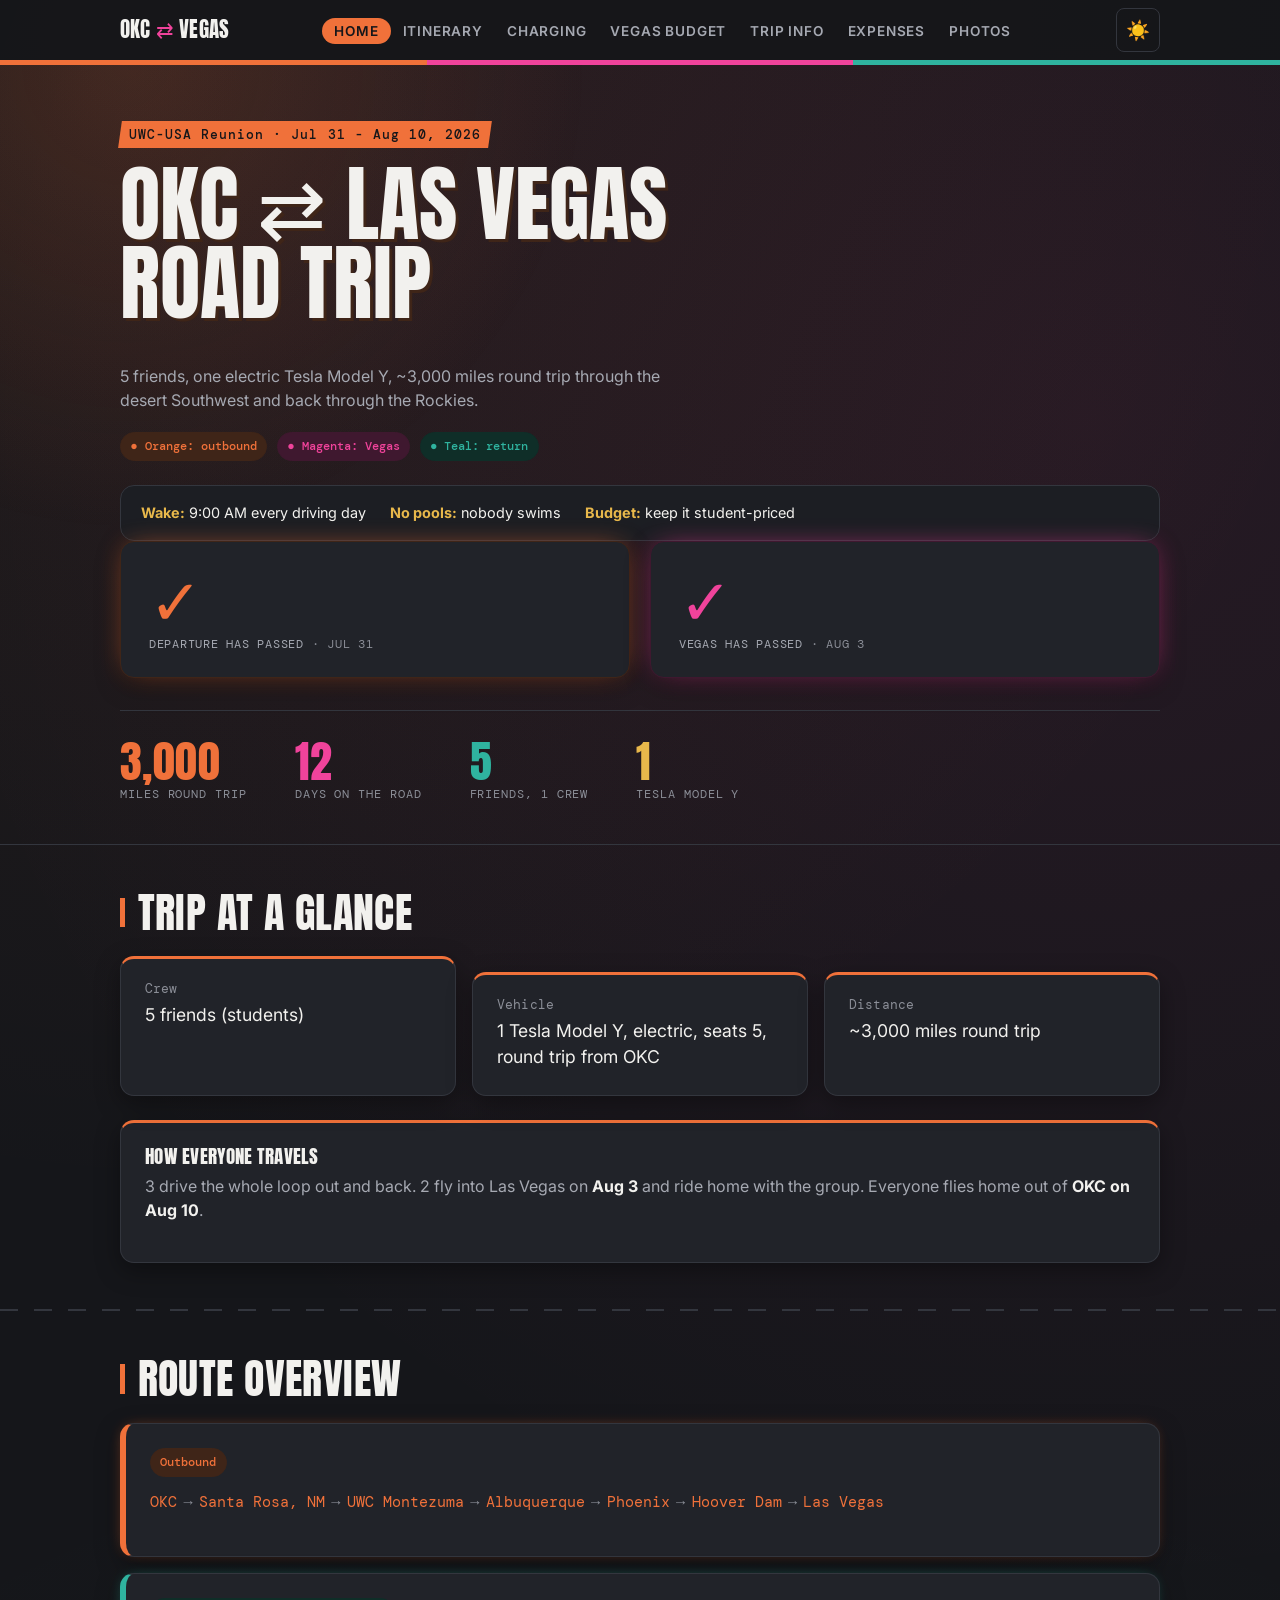
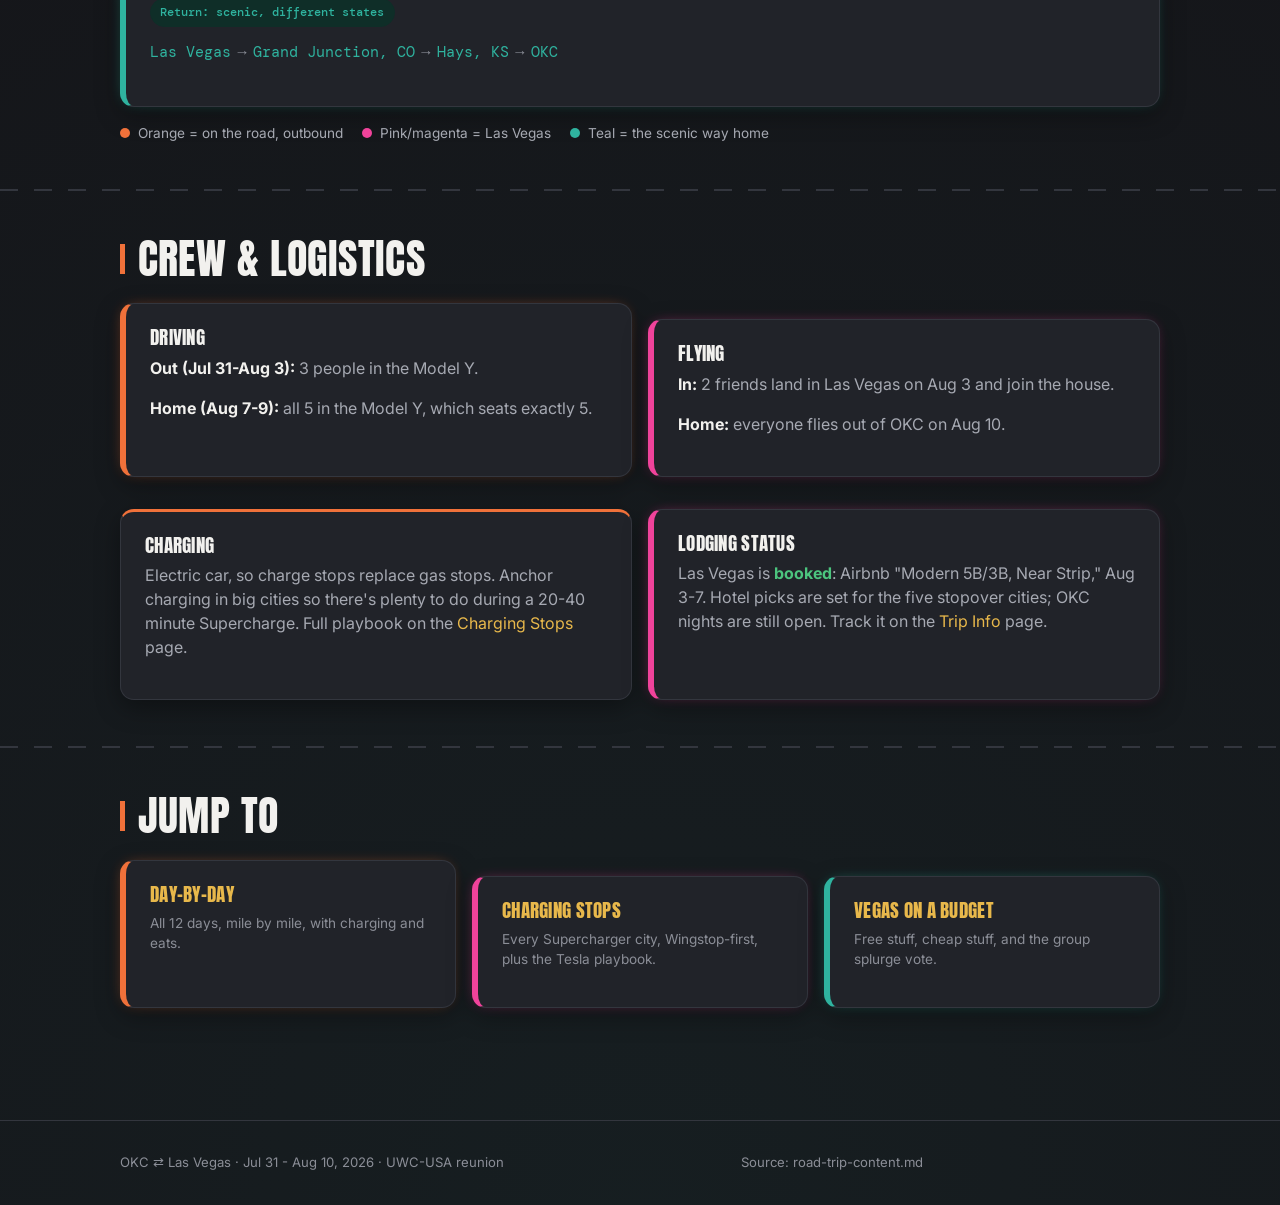
==== commit 6d1fc558: "Add photo wall page One tile per trip day with a spot for a direct photo link, falling back to a pla" ====
--- a/index.html
+++ b/index.html
@@ -24,6 +24,7 @@
       <li><a href="vegas.html">Vegas Budget</a></li>
       <li><a href="info.html">Trip Info</a></li>
       <li><a href="expenses.html">Expenses</a></li>
+      <li><a href="photos.html">Photos</a></li>
     </ul>
     <div class="nav-controls">
       <button class="sunlight-toggle" id="sunlight-toggle" type="button" aria-pressed="false" aria-label="Toggle sunlight mode: larger text and higher contrast">☀️</button>
--- a/css/style.css
+++ b/css/style.css
@@ -47,6 +47,7 @@
 body.page-vegas    { --page-accent: var(--magenta); --page-accent-dim: var(--magenta-dim); }
 body.page-info     { --page-accent: var(--teal);    --page-accent-dim: var(--teal-dim); }
 body.page-expenses { --page-accent: var(--green);   --page-accent-dim: var(--green-dim); }
+body.page-photos   { --page-accent: var(--magenta); --page-accent-dim: var(--magenta-dim); }
 
 * {
   box-sizing: border-box;
@@ -758,6 +759,121 @@
   min-width: 44px;
   padding: 0.5em 0.6em;
 }
+
+/* ---------- driving rotation (charging) ---------- */
+
+#rotation-section .card.rotation-warn {
+  border-color: var(--gold);
+  box-shadow: var(--shadow), 0 0 0 2px var(--gold);
+}
+
+#rotation-section .card.rotation-overdue {
+  border-color: var(--orange);
+  box-shadow: var(--shadow), 0 0 0 2px var(--orange), 0 0 28px -6px var(--orange);
+}
+
+.rotation-roster {
+  display: flex;
+  flex-direction: column;
+  gap: 0.6rem;
+  margin-top: 1.25rem;
+  padding-top: 1rem;
+  border-top: 1px dashed var(--border);
+}
+
+.roster-item {
+  display: flex;
+  align-items: center;
+  gap: 0.75rem;
+  flex-wrap: wrap;
+}
+
+.roster-item.is-current .roster-name-input {
+  border-color: var(--page-accent);
+  color: var(--page-accent);
+}
+
+.roster-name-input {
+  flex: 1;
+  min-width: 8ch;
+  min-height: 44px;
+  background: var(--bg-raised);
+  border: 1px solid var(--border);
+  border-radius: var(--radius-sm);
+  color: var(--text);
+  font-size: 0.9rem;
+  padding: 0.5em 0.8em;
+}
+
+.roster-name-input:focus { outline: 1px solid var(--page-accent); }
+
+.roster-select-btn {
+  min-height: 44px;
+  font-size: 0.7rem;
+  flex-shrink: 0;
+}
+
+.roster-select-btn:disabled {
+  color: var(--green);
+  border-color: var(--green-dim);
+  cursor: default;
+}
+
+/* ---------- photo wall ---------- */
+
+.photo-tile-head {
+  display: flex;
+  align-items: center;
+  justify-content: space-between;
+  gap: 0.5rem;
+  margin-bottom: 0.75rem;
+}
+
+.photo-slot {
+  aspect-ratio: 4 / 3;
+  border-radius: var(--radius-sm);
+  overflow: hidden;
+  background: var(--bg-raised);
+  border: 1px dashed var(--border);
+}
+
+.photo-slot img {
+  width: 100%;
+  height: 100%;
+  object-fit: cover;
+  display: block;
+}
+
+.photo-placeholder {
+  display: flex;
+  align-items: center;
+  justify-content: center;
+  width: 100%;
+  height: 100%;
+  color: var(--text-faint);
+  font-family: var(--font-mono);
+  font-size: 0.85rem;
+  text-decoration: none;
+}
+
+.photo-placeholder:hover {
+  color: var(--page-accent);
+  text-decoration: none;
+}
+
+.photo-url-input {
+  width: 100%;
+  min-height: 44px;
+  margin-top: 0.75rem;
+  background: var(--bg-raised);
+  border: 1px solid var(--border);
+  border-radius: var(--radius-sm);
+  color: var(--text);
+  font-size: 0.8rem;
+  padding: 0.5em 0.7em;
+}
+
+.photo-url-input:focus { outline: 1px solid var(--page-accent); }
 
 /* ---------- budget list (vegas) ---------- */
 
@@ -1695,6 +1811,7 @@
   .weather-strip,
   .today-card,
   .sunlight-toggle,
+  #rotation-section,
   .hero .btn-row,
   .charge-timer,
   .mic-btn,
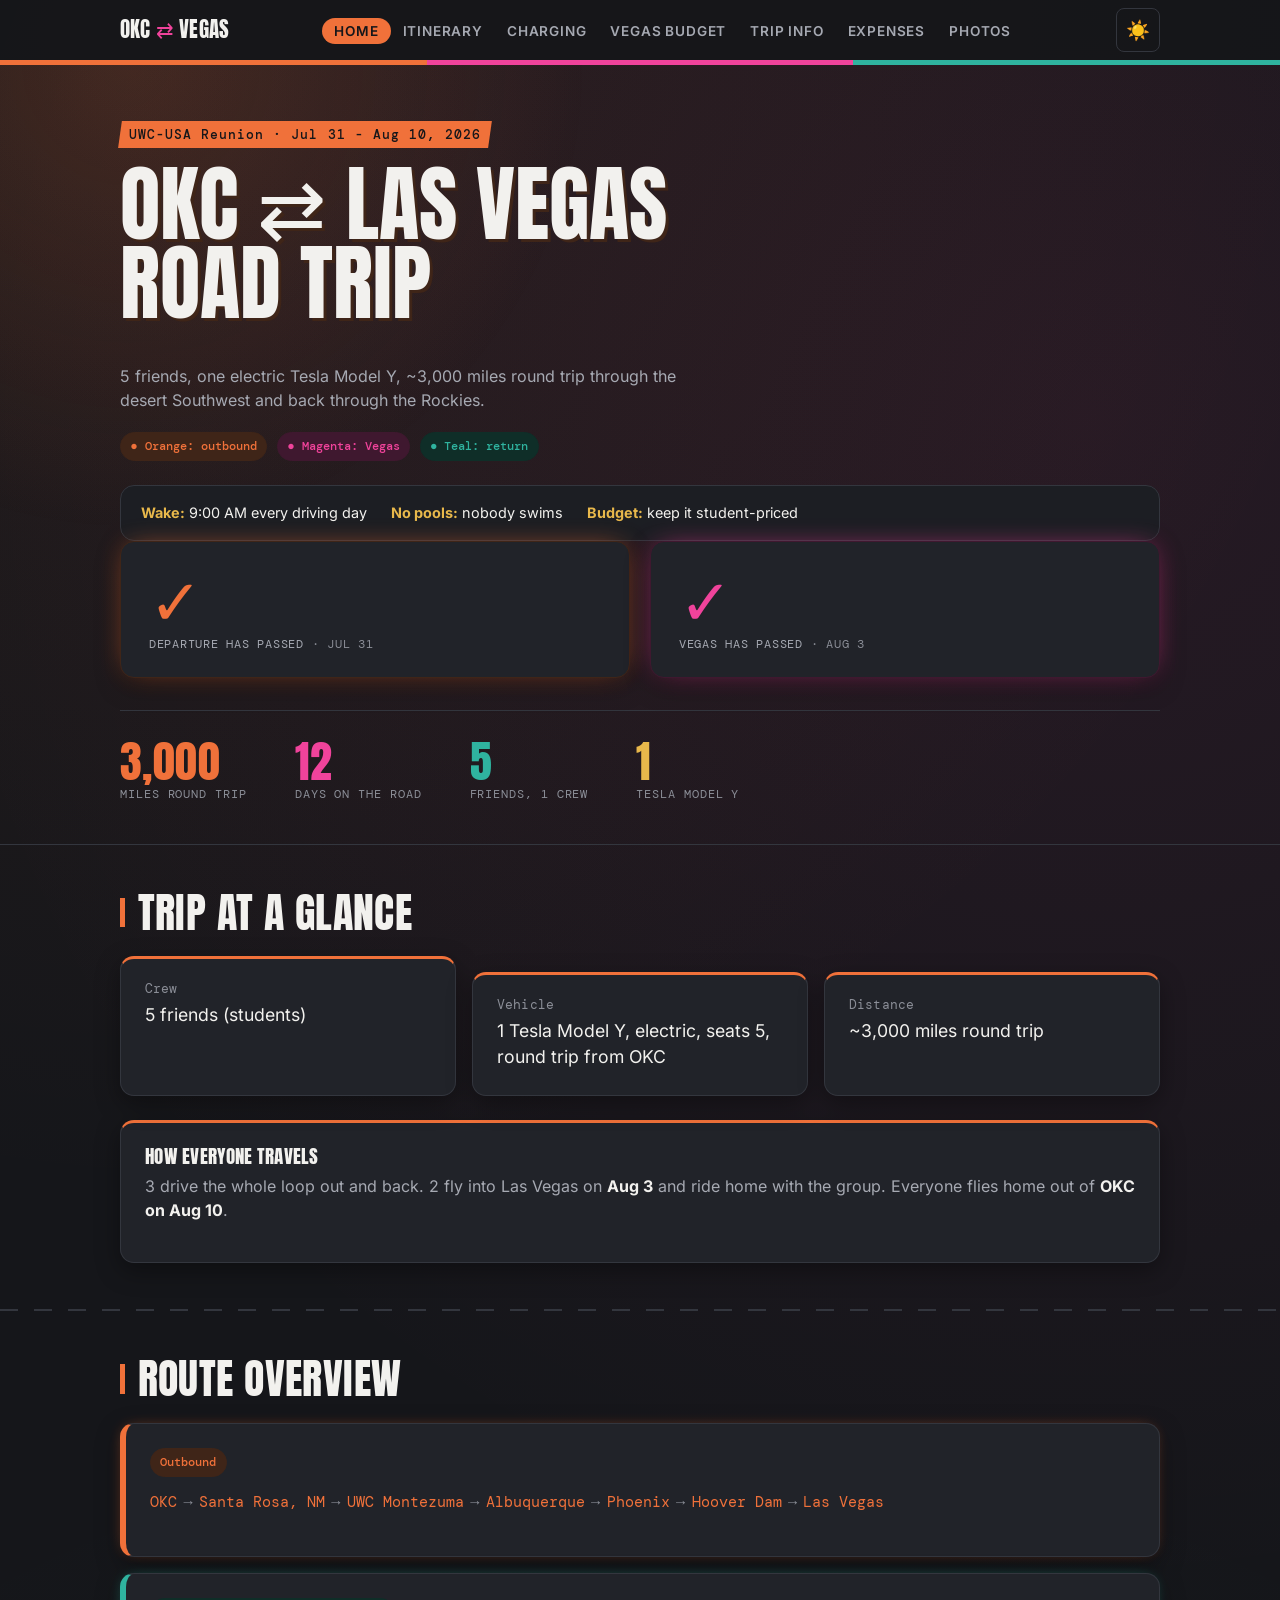
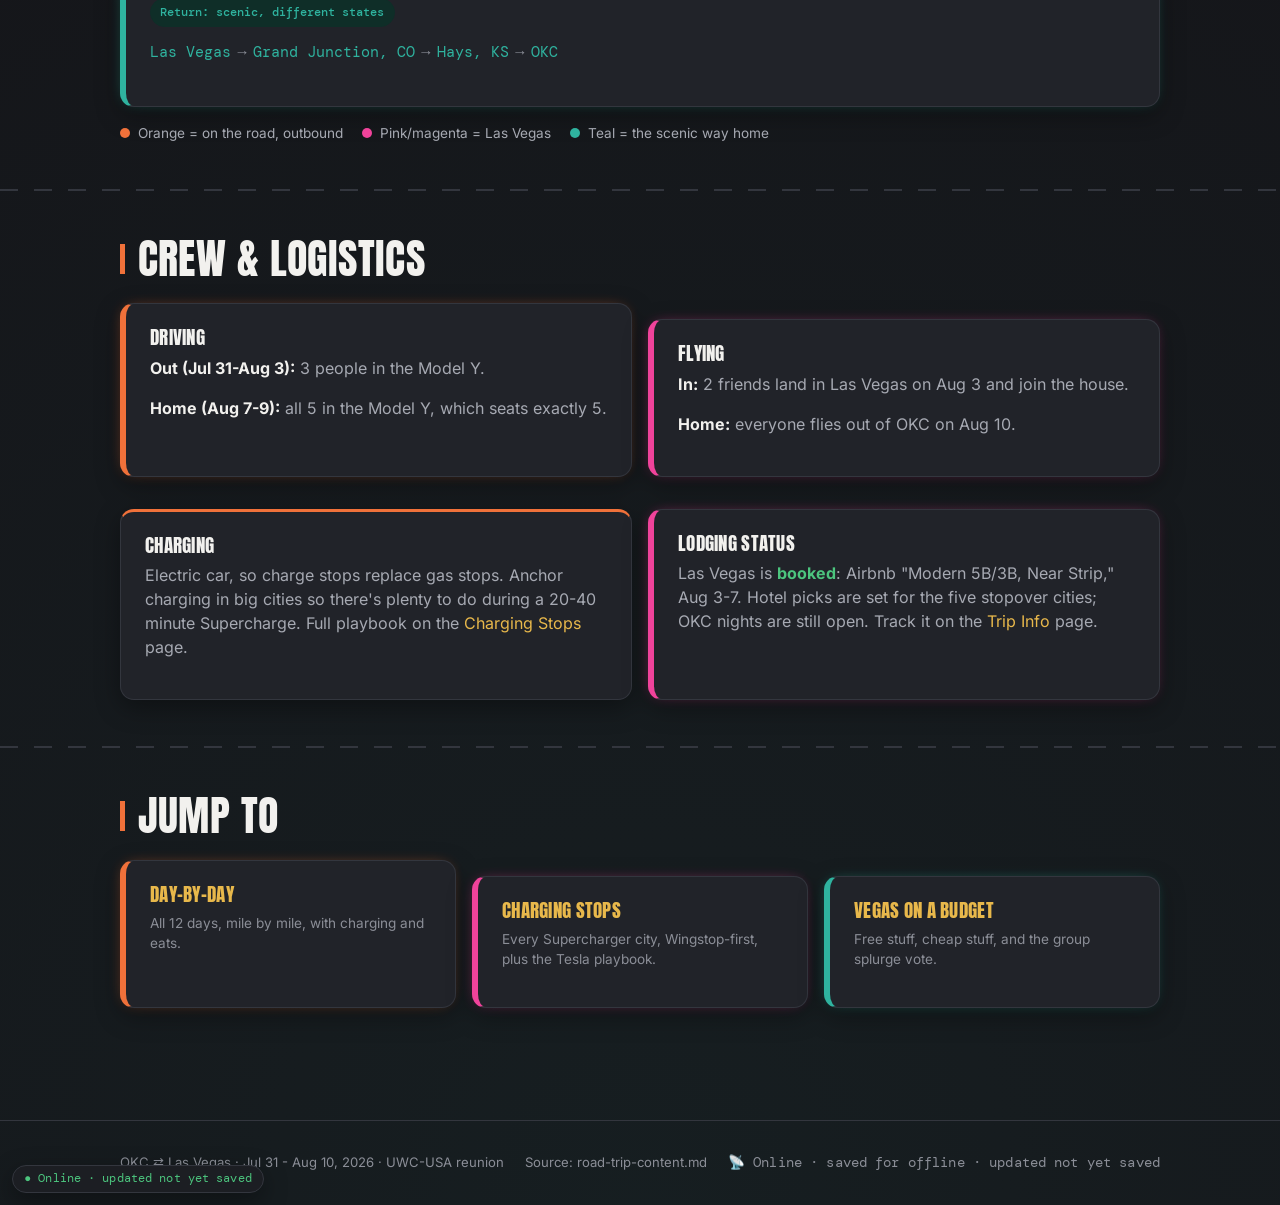
==== commit 00f9088f: "Make the site fully offline-capable (PWA) - Self-host Anton/DM Mono/Inter woff2 fonts; drop Google F" ====
--- a/index.html
+++ b/index.html
@@ -5,10 +5,11 @@
 <meta name="viewport" content="width=device-width, initial-scale=1" />
 <title>OKC ⇄ Vegas: Road Trip 2026</title>
 <meta name="description" content="OKC to Las Vegas round trip, Jul 31 - Aug 10 2026. Route, itinerary, charging stops, and Vegas on a budget." />
-<link rel="preconnect" href="https://fonts.googleapis.com" />
-<link rel="preconnect" href="https://fonts.gstatic.com" crossorigin />
-<link href="https://fonts.googleapis.com/css2?family=Anton&family=DM+Mono:wght@400;500&family=Inter:wght@400;500;600;700&display=swap" rel="stylesheet" />
+<link rel="stylesheet" href="css/fonts.css" />
 <link rel="stylesheet" href="css/style.css" />
+<link rel="manifest" href="manifest.webmanifest" />
+<meta name="theme-color" content="#15161a" />
+<link rel="apple-touch-icon" href="icons/apple-touch-icon.png" />
 <script>(function(){try{if(localStorage.getItem("roadtrip-sunlight-mode")==="1")document.documentElement.classList.add("sunlight-mode");}catch(e){}})();</script>
 </head>
 <body class="page-home">
--- a/css/fonts.css
+++ b/css/fonts.css
@@ -0,0 +1,34 @@
+/* Self-hosted fonts (latin subsets) so typography works fully offline.
+   Downloaded from Google Fonts; Inter is a variable font covering 100-900. */
+
+@font-face {
+  font-family: "Anton";
+  font-style: normal;
+  font-weight: 400;
+  font-display: swap;
+  src: url("../fonts/anton-400.woff2") format("woff2");
+}
+
+@font-face {
+  font-family: "DM Mono";
+  font-style: normal;
+  font-weight: 400;
+  font-display: swap;
+  src: url("../fonts/dmmono-400.woff2") format("woff2");
+}
+
+@font-face {
+  font-family: "DM Mono";
+  font-style: normal;
+  font-weight: 500;
+  font-display: swap;
+  src: url("../fonts/dmmono-500.woff2") format("woff2");
+}
+
+@font-face {
+  font-family: "Inter";
+  font-style: normal;
+  font-weight: 100 900;
+  font-display: swap;
+  src: url("../fonts/inter-var.woff2") format("woff2");
+}
--- a/css/style.css
+++ b/css/style.css
@@ -709,6 +709,90 @@
 .stop-card.is-nearest {
   border-color: var(--green);
   box-shadow: var(--shadow), 0 0 0 2px var(--green), 0 0 28px -6px var(--green);
+}
+
+/* ---------- supercharger detail + SOC (charging) ---------- */
+
+.supercharger-detail {
+  margin-top: 0.6rem;
+  padding-top: 0.6rem;
+  border-top: 1px dashed var(--border);
+  display: flex;
+  flex-direction: column;
+  gap: 0.25rem;
+}
+
+.verify-flag {
+  display: inline-flex;
+  align-items: center;
+  font-family: var(--font-mono);
+  font-size: 0.62rem;
+  text-transform: uppercase;
+  letter-spacing: 0.05em;
+  color: var(--gold);
+  border: 1px solid var(--gold);
+  border-radius: 4px;
+  padding: 0.1em 0.4em;
+  margin-left: 0.4em;
+  cursor: help;
+}
+
+.soc-info {
+  margin-top: 0.6rem;
+  display: flex;
+  flex-wrap: wrap;
+  align-items: center;
+  justify-content: space-between;
+  gap: 0.4rem 0.75rem;
+}
+
+.soc-arrival {
+  font-weight: 600;
+}
+
+.soc-arrival.soc-warning {
+  color: var(--gold);
+}
+
+.soc-arrival.soc-critical {
+  color: var(--orange);
+}
+
+.depart-recommend {
+  margin-top: 0.6rem;
+  padding: 0.5rem 0.75rem;
+  background: var(--green-dim);
+  border: 1px solid var(--green);
+  border-radius: var(--radius-sm);
+  color: var(--green);
+  font-family: var(--font-mono);
+  font-size: 0.8rem;
+  font-weight: 600;
+}
+
+/* ---------- quick-stop cards (charging) — intermediate Superchargers,
+   visually condensed so the anchor stops stay dominant ---------- */
+
+.stop-card.quick-stop {
+  padding: 1rem 1.25rem;
+}
+
+.stop-card.quick-stop h3 {
+  font-size: 1rem;
+}
+
+.stop-card.quick-stop .miles {
+  font-size: 0.72rem;
+}
+
+.stop-card.quick-stop .supercharger-detail,
+.stop-card.quick-stop .soc-info {
+  font-size: 0.85rem;
+}
+
+.stop-card.quick-stop .charge-timer {
+  margin-top: 0.6rem;
+  padding-top: 0.6rem;
 }
 
 /* ---------- charge timer (charging) ---------- */
@@ -1932,3 +2016,58 @@
     page-break-inside: avoid;
   }
 }
+
+/* --- offline status pill + update banner (sw-register.js) --- */
+
+.net-pill {
+  position: fixed;
+  bottom: 0.75rem;
+  left: 0.75rem;
+  z-index: 90;
+  padding: 0.3rem 0.7rem;
+  border-radius: 999px;
+  font-size: 0.72rem;
+  font-family: var(--font-mono);
+  color: var(--green);
+  background: var(--bg-raised);
+  border: 1px solid var(--border);
+  box-shadow: var(--shadow);
+  pointer-events: none;
+}
+
+.net-pill-offline {
+  color: var(--gold);
+}
+
+.update-banner {
+  position: fixed;
+  bottom: 0;
+  left: 0;
+  right: 0;
+  z-index: 100;
+  display: flex;
+  align-items: center;
+  justify-content: center;
+  gap: 1rem;
+  padding: 0.75rem 1rem;
+  padding-bottom: calc(0.75rem + env(safe-area-inset-bottom, 0px));
+  background: var(--bg-raised);
+  border-top: 2px solid var(--page-accent);
+  color: var(--text);
+  font-family: var(--font-body);
+  font-size: 0.9rem;
+  box-shadow: 0 -8px 24px rgba(0, 0, 0, 0.35);
+}
+
+.update-banner .update-banner-btn {
+  background: var(--page-accent);
+  color: var(--bg);
+  border: none;
+  font-weight: 600;
+}
+
+/* keep the pill clear of the banner when both are visible */
+.update-banner ~ .net-pill,
+body:has(.update-banner) .net-pill {
+  bottom: 4.5rem;
+}
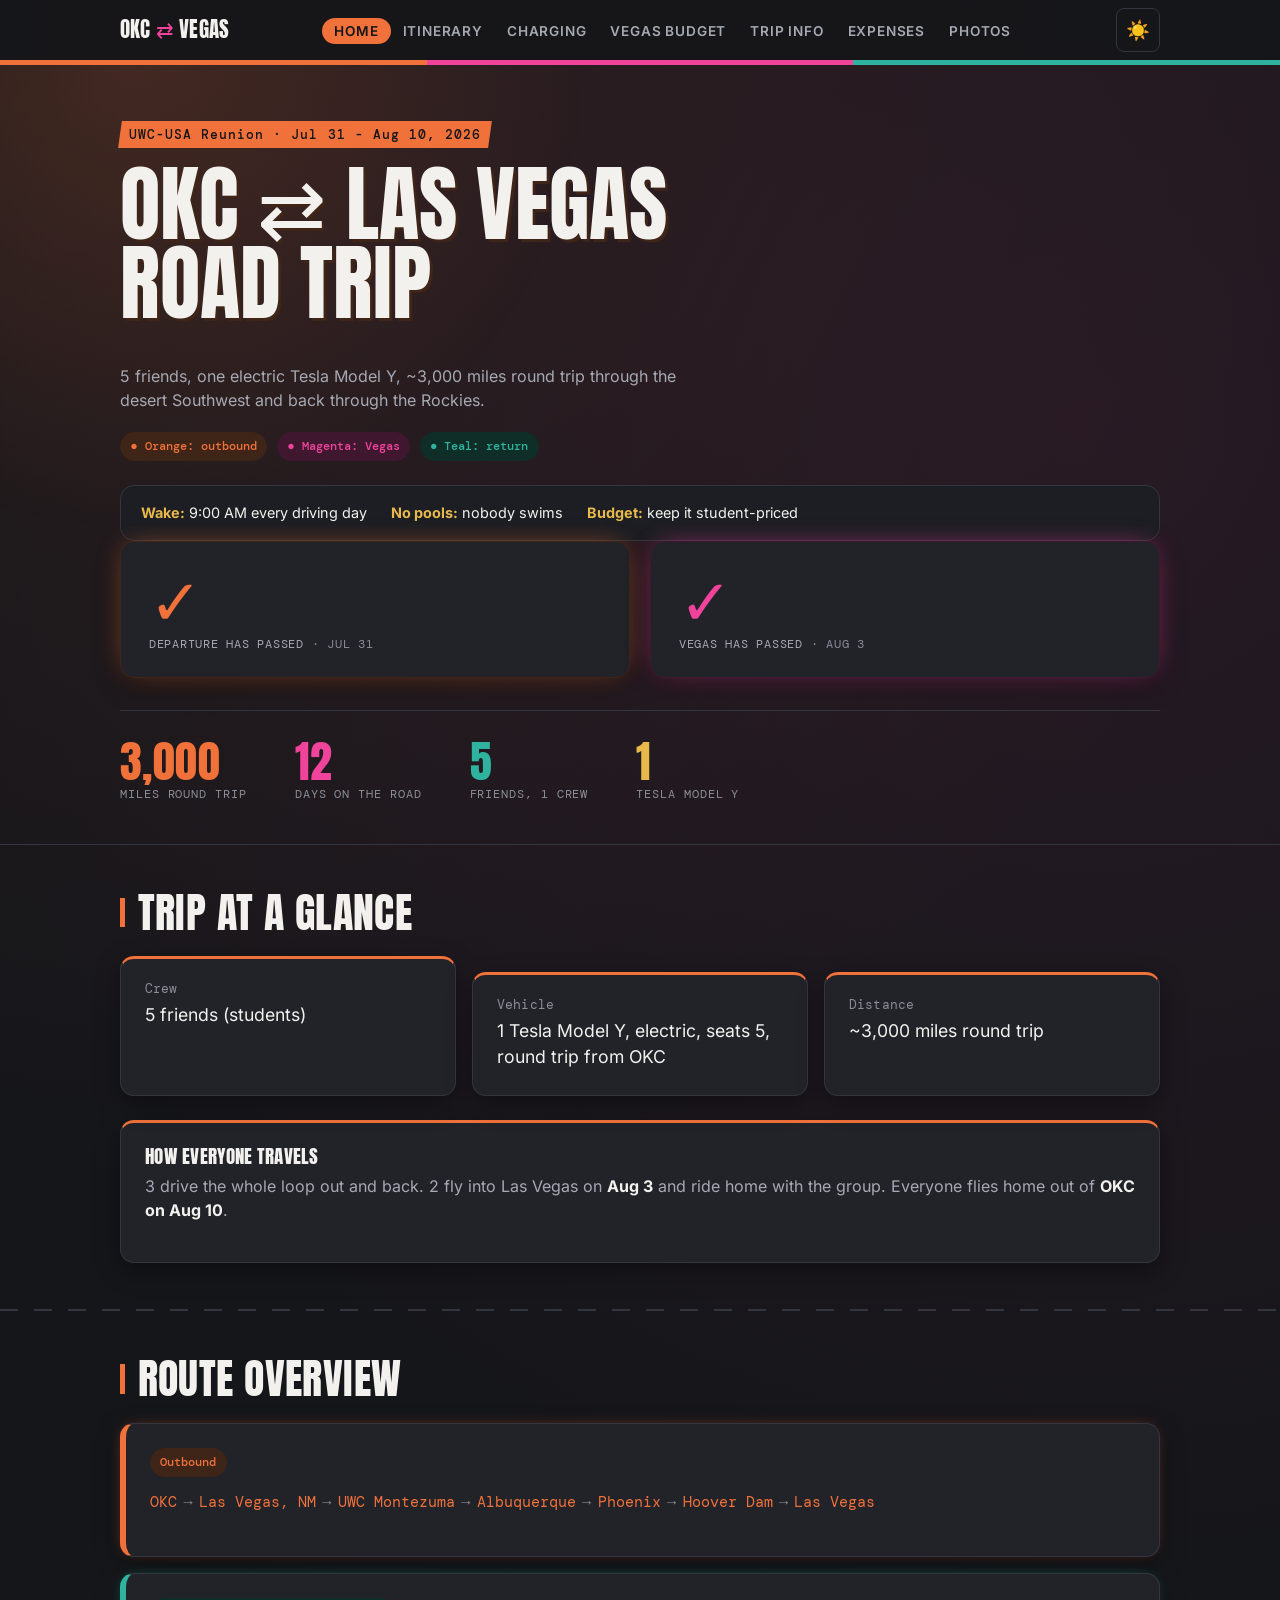
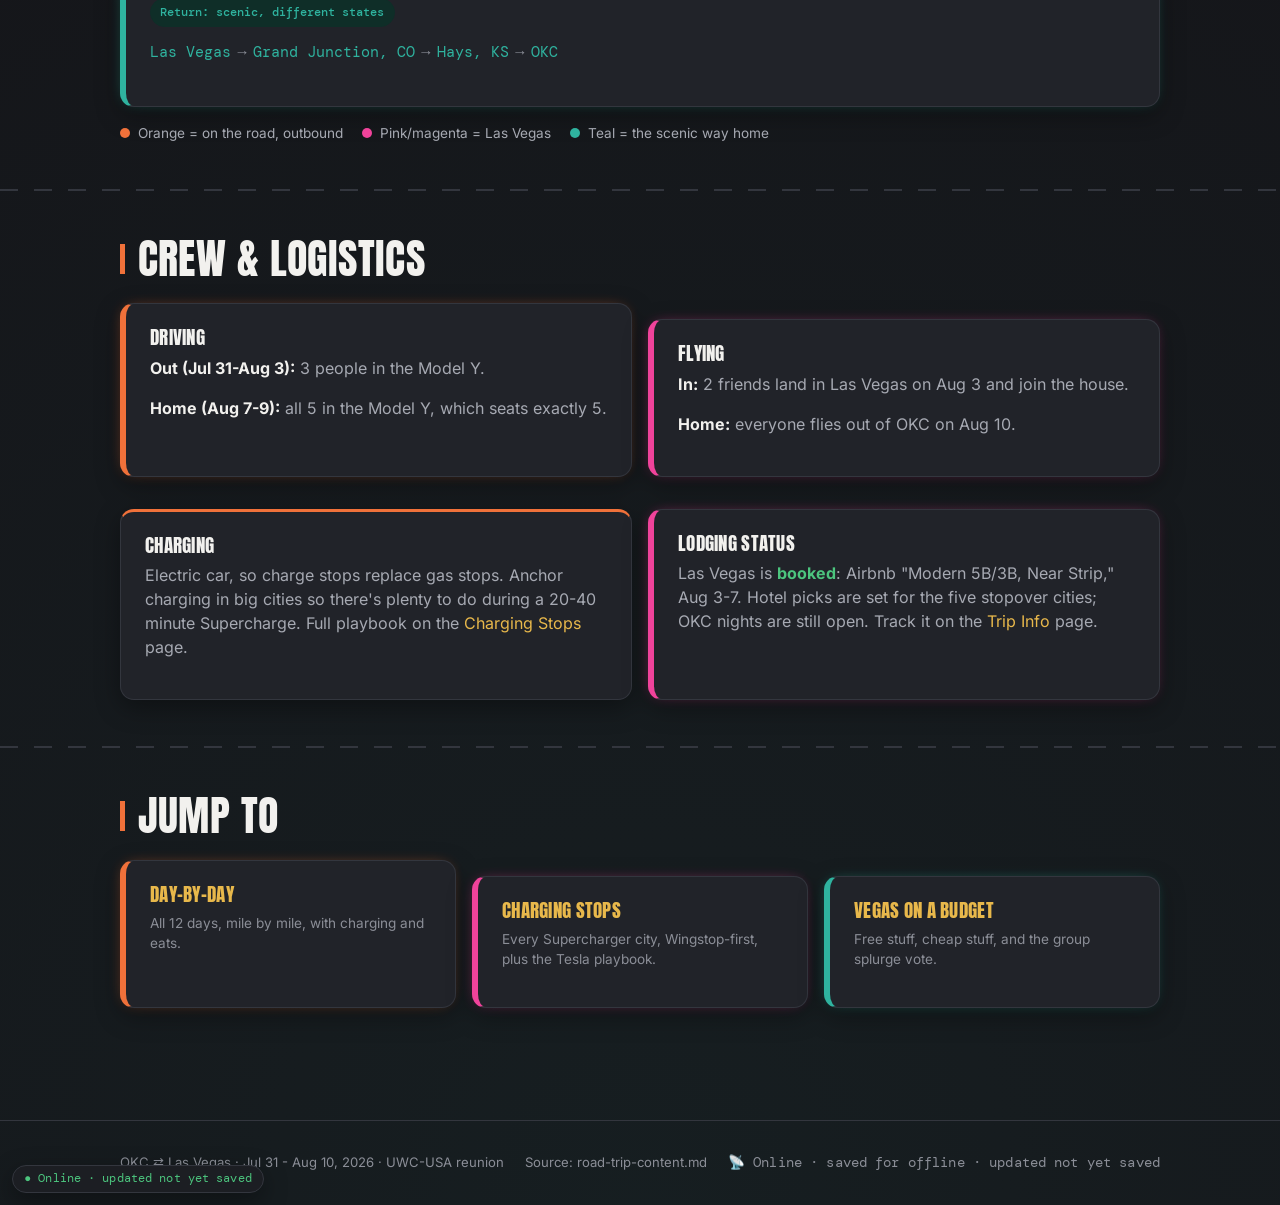
==== commit 4df9d47a: "Correct itinerary: first overnight is Las Vegas, NM, not Santa Rosa - Outbound Day 1 now drives OKC " ====
--- a/index.html
+++ b/index.html
@@ -122,7 +122,7 @@
         <p class="route-line mt-0" style="margin-top:0.75rem;">
           <span class="seg-outbound">OKC</span>
           <span class="arrow">→</span>
-          <span class="seg-outbound">Santa Rosa, NM</span>
+          <span class="seg-outbound">Las Vegas, NM</span>
           <span class="arrow">→</span>
           <span class="seg-outbound">UWC Montezuma</span>
           <span class="arrow">→</span>
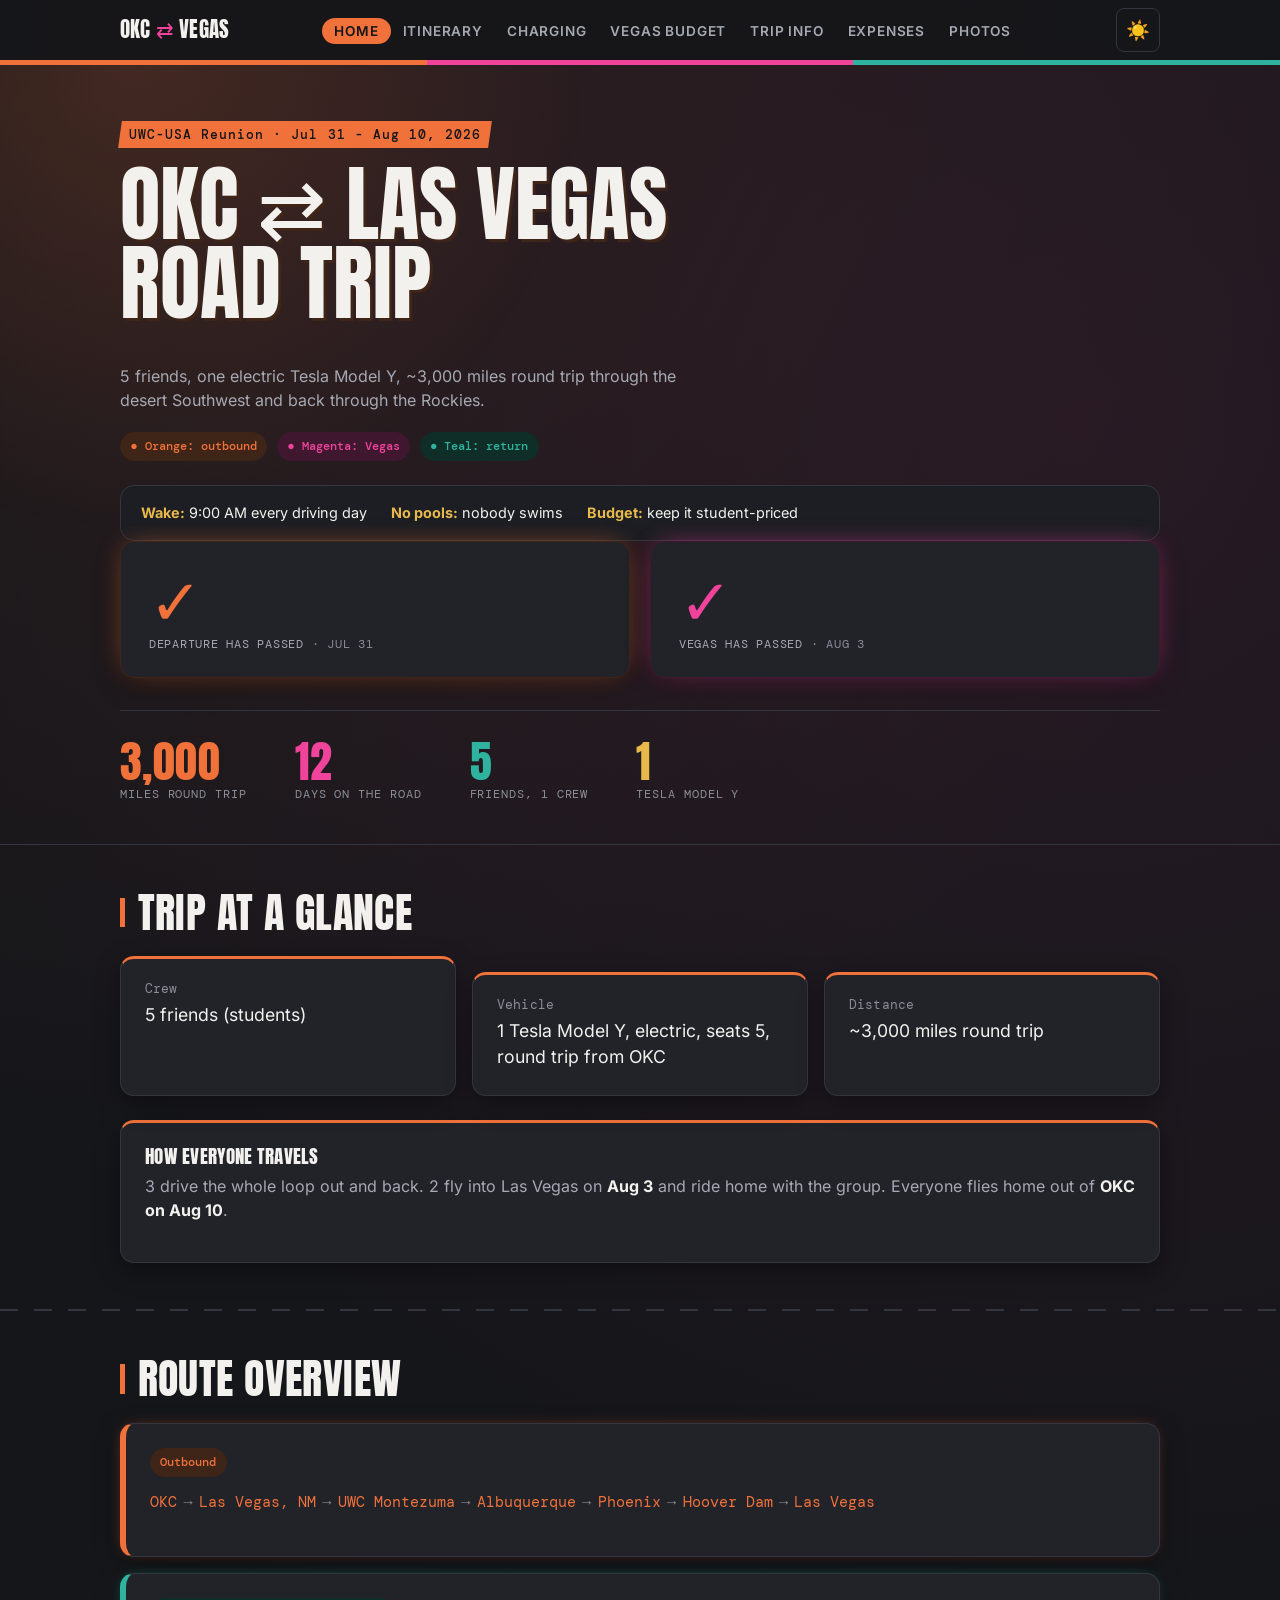
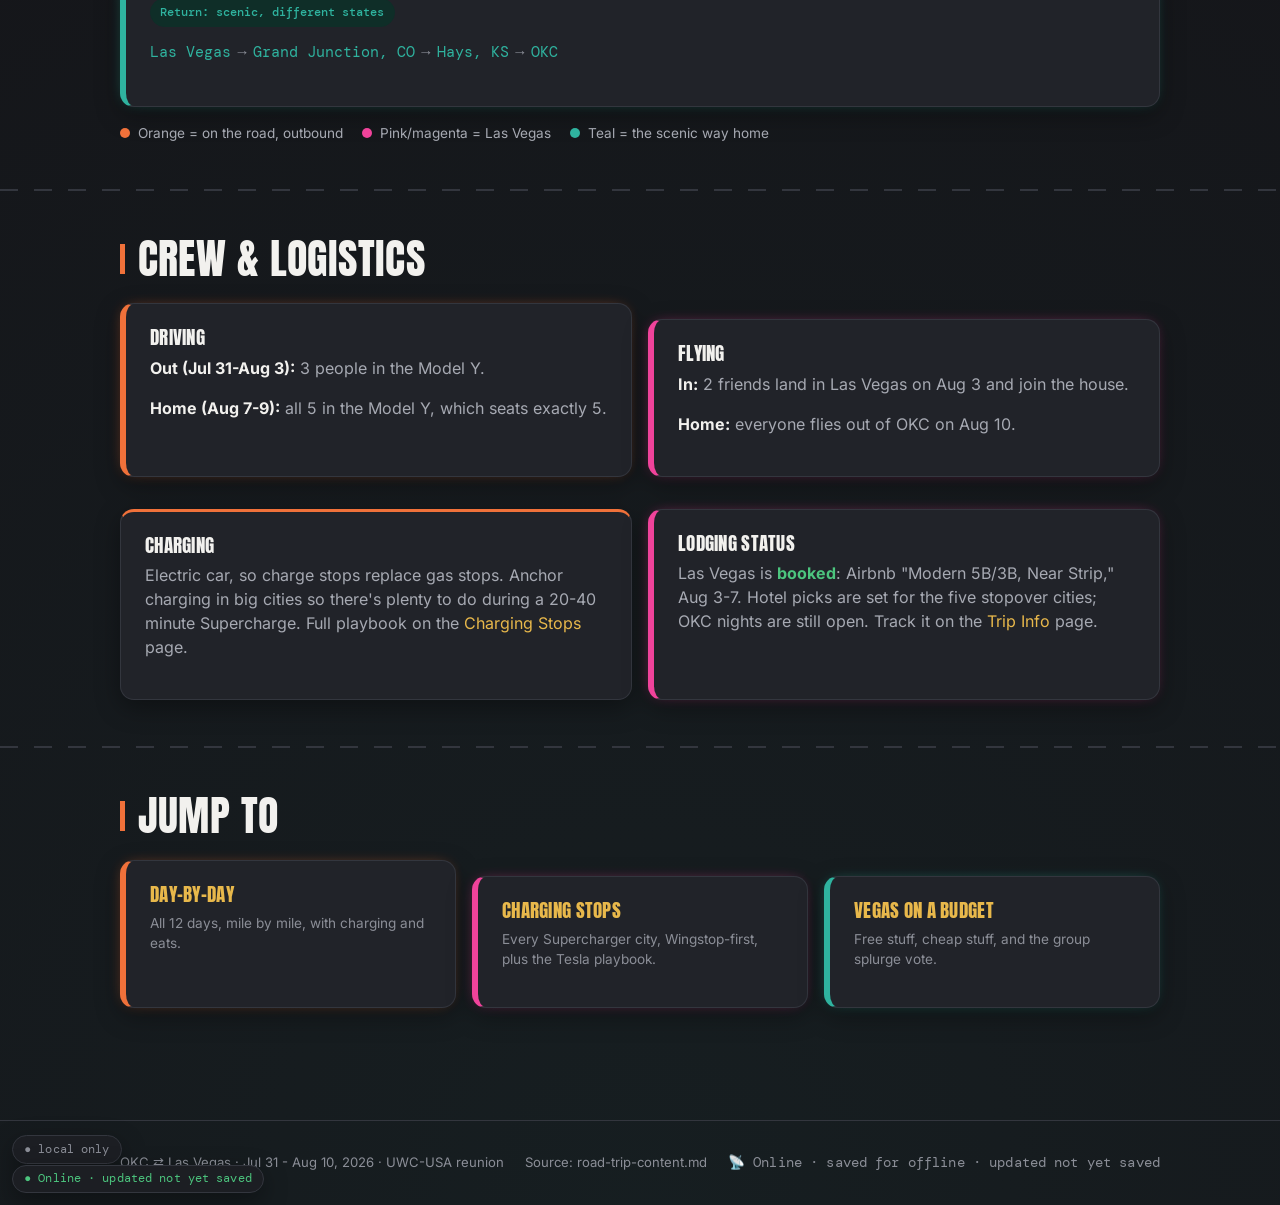
==== commit c8997c07: "Add offline-first shared state layer (Supabase, per-field LWW) - js/sync.js: localStorage-first writ" ====
--- a/index.html
+++ b/index.html
@@ -218,6 +218,7 @@
 </footer>
 
 <script src="js/accessibility.js"></script>
+<script src="js/sync.js"></script>
 <script src="js/nav.js"></script>
 <script src="js/sw-register.js"></script>
 <script src="js/transitions.js"></script>
--- a/css/style.css
+++ b/css/style.css
@@ -2071,3 +2071,200 @@
 body:has(.update-banner) .net-pill {
   bottom: 4.5rem;
 }
+
+/* --- shared-state sync layer (js/sync.js) --- */
+
+.sync-pill {
+  position: fixed;
+  bottom: 2.6rem;
+  left: 0.75rem;
+  z-index: 90;
+  padding: 0.3rem 0.7rem;
+  border-radius: 999px;
+  font-size: 0.72rem;
+  font-family: var(--font-mono);
+  background: var(--bg-raised);
+  border: 1px solid var(--border);
+  box-shadow: var(--shadow);
+  pointer-events: none;
+  color: var(--text-dim);
+}
+
+.sync-pill[data-state="synced"] { color: var(--green); }
+.sync-pill[data-state="pending"] { color: var(--gold); }
+.sync-pill[data-state="offline"] { color: var(--gold); }
+.sync-pill[data-state="local"] { color: var(--text-faint); }
+
+/* who-am-I chooser chip */
+.who-row {
+  display: flex;
+  align-items: center;
+  gap: 0.5rem;
+  flex-wrap: wrap;
+  margin-bottom: 0.75rem;
+}
+
+.who-chip {
+  font-family: var(--font-mono);
+  font-size: 0.8rem;
+  padding: 0.25rem 0.7rem;
+  border-radius: 999px;
+  border: 1px solid var(--border);
+  background: var(--bg-raised);
+  color: var(--text);
+  cursor: pointer;
+}
+
+.who-chip.who-active {
+  border-color: var(--page-accent);
+  color: var(--page-accent);
+}
+
+/* packing checklist */
+.packing-list {
+  list-style: none;
+  padding: 0;
+  margin: 0;
+}
+
+.packing-list li {
+  display: flex;
+  align-items: center;
+  gap: 0.6rem;
+  padding: 0.45rem 0;
+  border-bottom: 1px solid var(--border);
+}
+
+.packing-list li:last-child { border-bottom: none; }
+
+.packing-list input[type="checkbox"] {
+  width: 1.15rem;
+  height: 1.15rem;
+  accent-color: var(--page-accent);
+  flex-shrink: 0;
+}
+
+.packing-list label { flex: 1; cursor: pointer; }
+.packing-list label.done { text-decoration: line-through; color: var(--text-faint); }
+
+.packing-remove {
+  background: none;
+  border: none;
+  color: var(--text-faint);
+  cursor: pointer;
+  font-size: 0.9rem;
+  padding: 0.2rem 0.4rem;
+}
+
+.packing-add-row {
+  display: flex;
+  gap: 0.5rem;
+  margin-top: 0.75rem;
+}
+
+.packing-add-row input {
+  flex: 1;
+  background: var(--bg-raised);
+  border: 1px solid var(--border);
+  border-radius: var(--radius-sm);
+  color: var(--text);
+  padding: 0.45rem 0.7rem;
+  font-family: var(--font-body);
+}
+
+/* shared pot */
+.pot-row {
+  display: flex;
+  align-items: center;
+  gap: 0.75rem;
+  padding: 0.5rem 0;
+  border-bottom: 1px solid var(--border);
+}
+
+.pot-row:last-child { border-bottom: none; }
+.pot-row .pot-name { flex: 1; }
+
+.pot-row .pot-amount {
+  width: 6.5rem;
+  background: var(--bg-raised);
+  border: 1px solid var(--border);
+  border-radius: var(--radius-sm);
+  color: var(--text);
+  padding: 0.35rem 0.5rem;
+  font-family: var(--font-mono);
+  font-size: 0.85rem;
+}
+
+.pot-paid-btn {
+  font-family: var(--font-mono);
+  font-size: 0.78rem;
+  padding: 0.3rem 0.8rem;
+  border-radius: 999px;
+  border: 1px solid var(--border);
+  background: var(--bg-raised);
+  color: var(--text-dim);
+  cursor: pointer;
+  white-space: nowrap;
+}
+
+.pot-paid-btn.paid {
+  border-color: var(--green);
+  color: var(--green);
+  background: var(--green-dim);
+}
+
+/* charging-stop done toggle */
+.charge-done-btn {
+  font-family: var(--font-mono);
+  font-size: 0.78rem;
+  padding: 0.3rem 0.8rem;
+  border-radius: 999px;
+  border: 1px solid var(--border);
+  background: var(--bg-raised);
+  color: var(--text-dim);
+  cursor: pointer;
+  margin-top: 0.6rem;
+}
+
+.charge-done-btn.done {
+  border-color: var(--green);
+  color: var(--green);
+  background: var(--green-dim);
+}
+
+.stop-card.stop-done { opacity: 0.55; }
+.stop-card.stop-done h3 { text-decoration: line-through; }
+
+/* splurge vote */
+.vote-block {
+  margin-top: 0.5rem;
+  display: flex;
+  align-items: center;
+  gap: 0.6rem;
+  flex-wrap: wrap;
+}
+
+.vote-btn {
+  font-family: var(--font-mono);
+  font-size: 0.78rem;
+  padding: 0.3rem 0.8rem;
+  border-radius: 999px;
+  border: 1px solid var(--border);
+  background: var(--bg-raised);
+  color: var(--text-dim);
+  cursor: pointer;
+}
+
+.vote-btn.voted {
+  border-color: var(--magenta);
+  color: var(--magenta);
+  background: var(--magenta-dim);
+}
+
+.vote-tally {
+  font-family: var(--font-mono);
+  font-size: 0.78rem;
+  color: var(--text-dim);
+}
+
+.vote-tally .vote-names { color: var(--text-faint); }
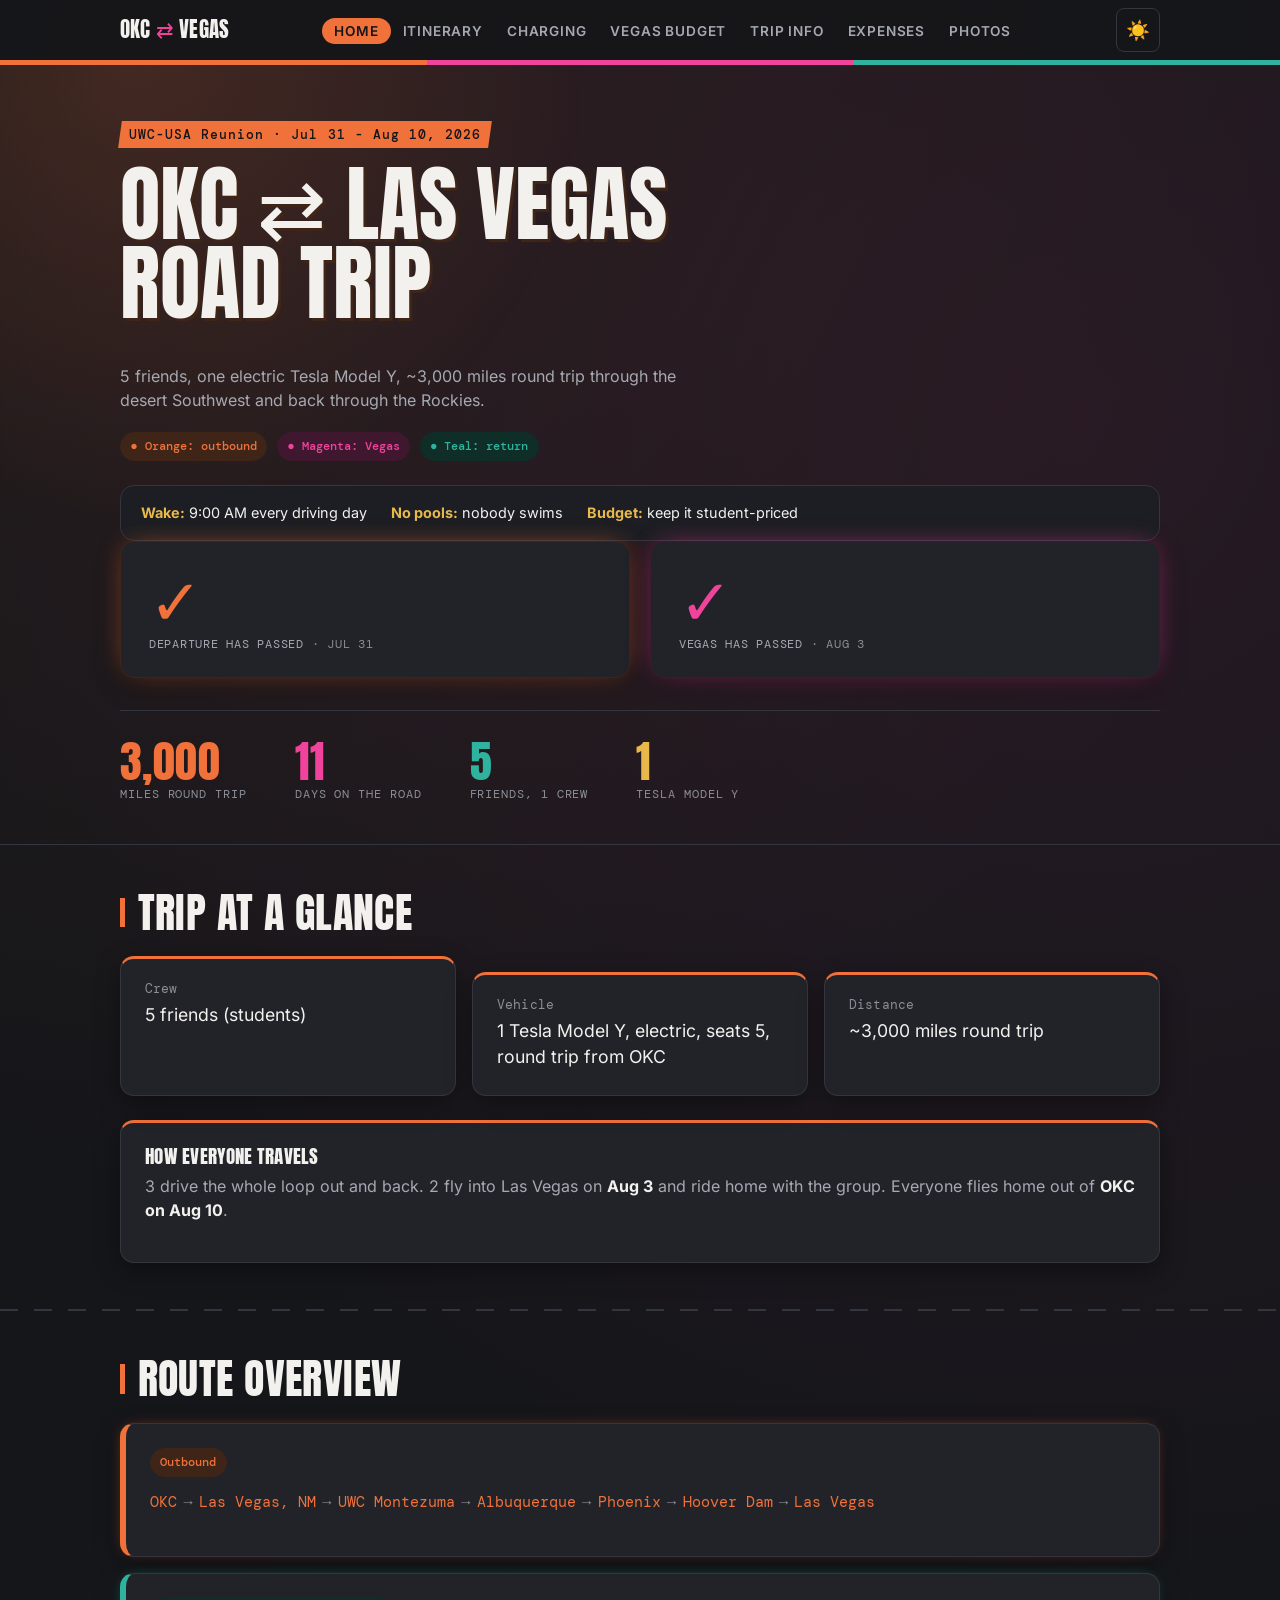
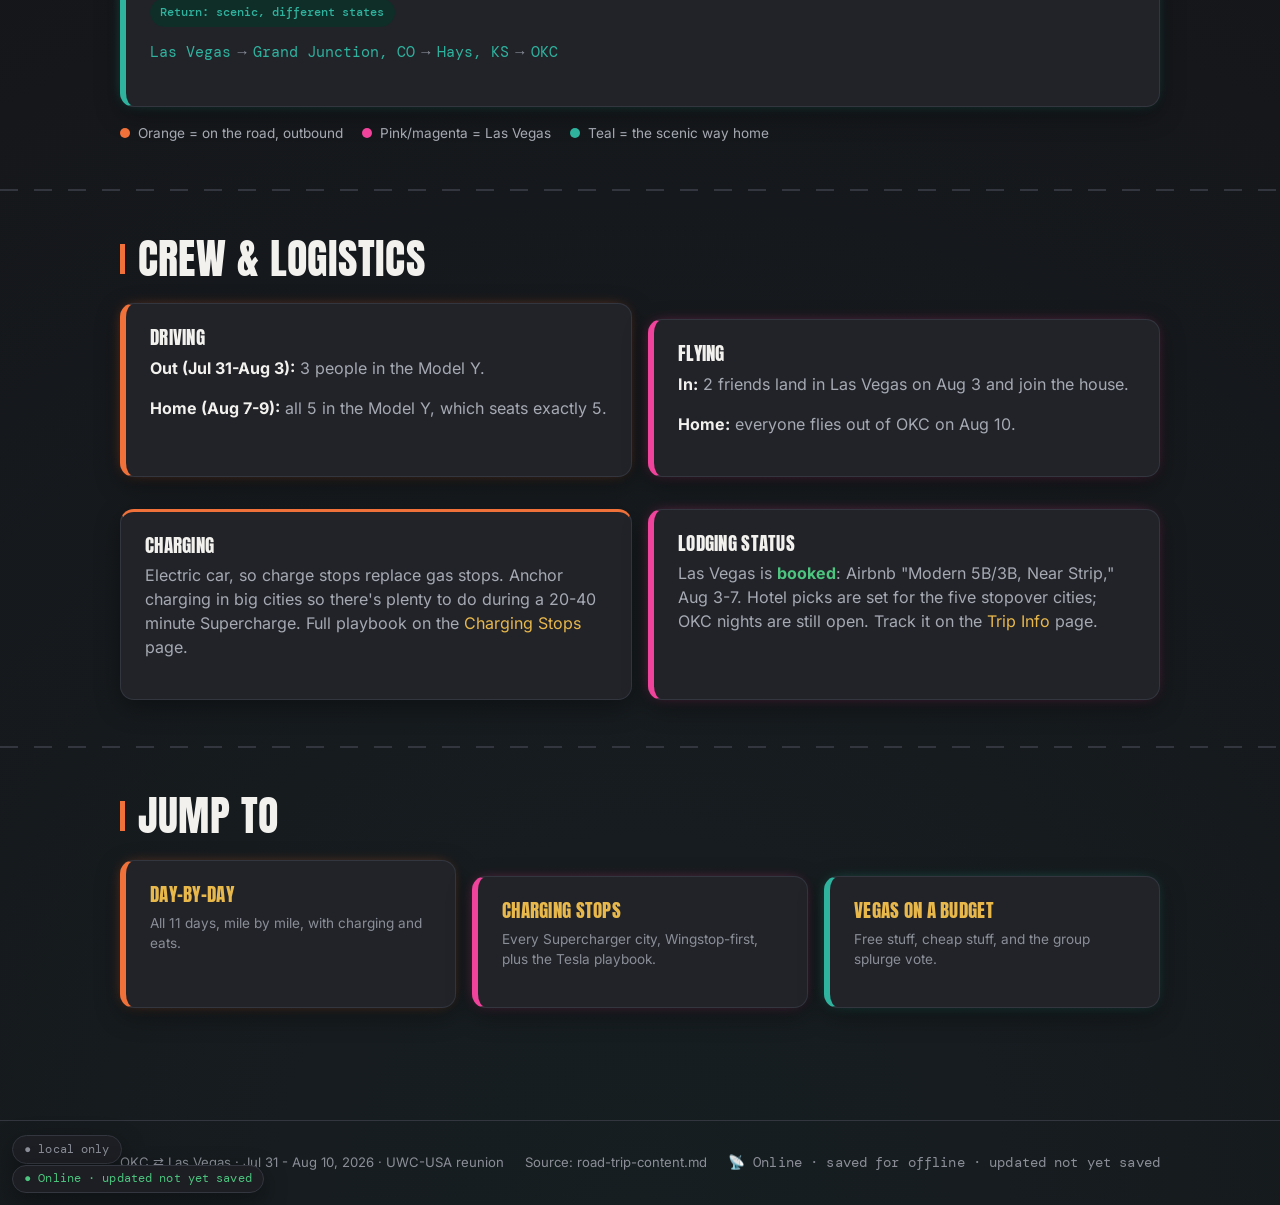
==== commit 2fd1f898: "Full QA pass: fix stale day-count, broken Maps links, mobile overflow Found via live browser audit o" ====
--- a/index.html
+++ b/index.html
@@ -5,8 +5,8 @@
 <meta name="viewport" content="width=device-width, initial-scale=1" />
 <title>OKC ⇄ Vegas: Road Trip 2026</title>
 <meta name="description" content="OKC to Las Vegas round trip, Jul 31 - Aug 10 2026. Route, itinerary, charging stops, and Vegas on a budget." />
-<link rel="stylesheet" href="css/fonts.css" />
-<link rel="stylesheet" href="css/style.css" />
+<link rel="stylesheet" href="css/fonts.css?v=13" />
+<link rel="stylesheet" href="css/style.css?v=13" />
 <link rel="manifest" href="manifest.webmanifest" />
 <meta name="theme-color" content="#15161a" />
 <link rel="apple-touch-icon" href="icons/apple-touch-icon.png" />
@@ -75,7 +75,7 @@
 
     <div class="stat-band">
       <div class="stat"><span class="num mono num-outbound">3,000</span><span class="label">miles round trip</span></div>
-      <div class="stat"><span class="num mono num-vegas">12</span><span class="label">days on the road</span></div>
+      <div class="stat"><span class="num mono num-vegas">11</span><span class="label">days on the road</span></div>
       <div class="stat"><span class="num mono num-return">5</span><span class="label">friends, 1 crew</span></div>
       <div class="stat"><span class="num mono num-food">1</span><span class="label">tesla model y</span></div>
     </div>
@@ -193,7 +193,7 @@
       <div class="grid grid-3">
         <a href="itinerary.html" class="card leg-outbound" style="display:block;">
           <h3 class="mt-0">Day-by-Day</h3>
-          <p class="mt-0 small">All 12 days, mile by mile, with charging and eats.</p>
+          <p class="mt-0 small">All 11 days, mile by mile, with charging and eats.</p>
         </a>
         <a href="charging.html" class="card leg-vegas" style="display:block;">
           <h3 class="mt-0">Charging Stops</h3>
@@ -217,13 +217,13 @@
   </div>
 </footer>
 
-<script src="js/accessibility.js"></script>
-<script src="js/sync.js"></script>
-<script src="js/nav.js"></script>
-<script src="js/sw-register.js"></script>
-<script src="js/transitions.js"></script>
-<script src="js/countdown.js"></script>
-<script src="js/trip-data.js"></script>
-<script src="js/today.js"></script>
+<script src="js/accessibility.js?v=13"></script>
+<script src="js/sync.js?v=13"></script>
+<script src="js/nav.js?v=13"></script>
+<script src="js/sw-register.js?v=13"></script>
+<script src="js/transitions.js?v=13"></script>
+<script src="js/countdown.js?v=13"></script>
+<script src="js/trip-data.js?v=13"></script>
+<script src="js/today.js?v=13"></script>
 </body>
 </html>
--- a/css/style.css
+++ b/css/style.css
@@ -968,6 +968,7 @@
 .budget-tier-head {
   display: flex;
   align-items: center;
+  flex-wrap: wrap;
   gap: 0.75rem;
   margin-bottom: 1rem;
 }
@@ -2105,9 +2106,10 @@
 }
 
 .who-chip {
+  min-height: 44px;
   font-family: var(--font-mono);
   font-size: 0.8rem;
-  padding: 0.25rem 0.7rem;
+  padding: 0.5rem 1rem;
   border-radius: 999px;
   border: 1px solid var(--border);
   background: var(--bg-raised);
@@ -2132,6 +2134,7 @@
   align-items: center;
   gap: 0.6rem;
   padding: 0.45rem 0;
+  min-height: 44px;
   border-bottom: 1px solid var(--border);
 }
 
@@ -2148,6 +2151,8 @@
 .packing-list label.done { text-decoration: line-through; color: var(--text-faint); }
 
 .packing-remove {
+  min-height: 44px;
+  min-width: 44px;
   background: none;
   border: none;
   color: var(--text-faint);
@@ -2164,6 +2169,7 @@
 
 .packing-add-row input {
   flex: 1;
+  min-height: 44px;
   background: var(--bg-raised);
   border: 1px solid var(--border);
   border-radius: var(--radius-sm);
@@ -2186,6 +2192,7 @@
 
 .pot-row .pot-amount {
   width: 6.5rem;
+  min-height: 44px;
   background: var(--bg-raised);
   border: 1px solid var(--border);
   border-radius: var(--radius-sm);
@@ -2195,7 +2202,17 @@
   font-size: 0.85rem;
 }
 
+/* 375px-wide phones: name + amount + button don't fit on one line without
+   shrinking the tap targets, so let the row wrap instead */
+@media (max-width: 430px) {
+  .pot-row { flex-wrap: wrap; }
+  .pot-row .pot-name { flex-basis: 100%; }
+  .pot-row .pot-amount { flex: 1; }
+}
+
 .pot-paid-btn {
+  min-height: 44px;
+  min-width: 44px;
   font-family: var(--font-mono);
   font-size: 0.78rem;
   padding: 0.3rem 0.8rem;
@@ -2215,6 +2232,8 @@
 
 /* charging-stop done toggle */
 .charge-done-btn {
+  min-height: 44px;
+  min-width: 44px;
   font-family: var(--font-mono);
   font-size: 0.78rem;
   padding: 0.3rem 0.8rem;
@@ -2232,7 +2251,9 @@
   background: var(--green-dim);
 }
 
-.stop-card.stop-done { opacity: 0.55; }
+/* 0.65 not lower: at 0.55 the card's dim text (--text-dim) blends below the
+   4.5:1 AA floor against the page background; 0.65 keeps it ~4.7:1 */
+.stop-card.stop-done { opacity: 0.65; }
 .stop-card.stop-done h3 { text-decoration: line-through; }
 
 /* splurge vote */
@@ -2245,6 +2266,8 @@
 }
 
 .vote-btn {
+  min-height: 44px;
+  min-width: 44px;
   font-family: var(--font-mono);
   font-size: 0.78rem;
   padding: 0.3rem 0.8rem;
@@ -2257,7 +2280,9 @@
 
 .vote-btn.voted {
   border-color: var(--magenta);
-  color: var(--magenta);
+  /* not var(--magenta): #f0439b on --magenta-dim is 4.31:1, just under the
+     WCAG AA 4.5:1 needed at this small size — this lighter tint is 5.9:1 */
+  color: #f775b5;
   background: var(--magenta-dim);
 }
 
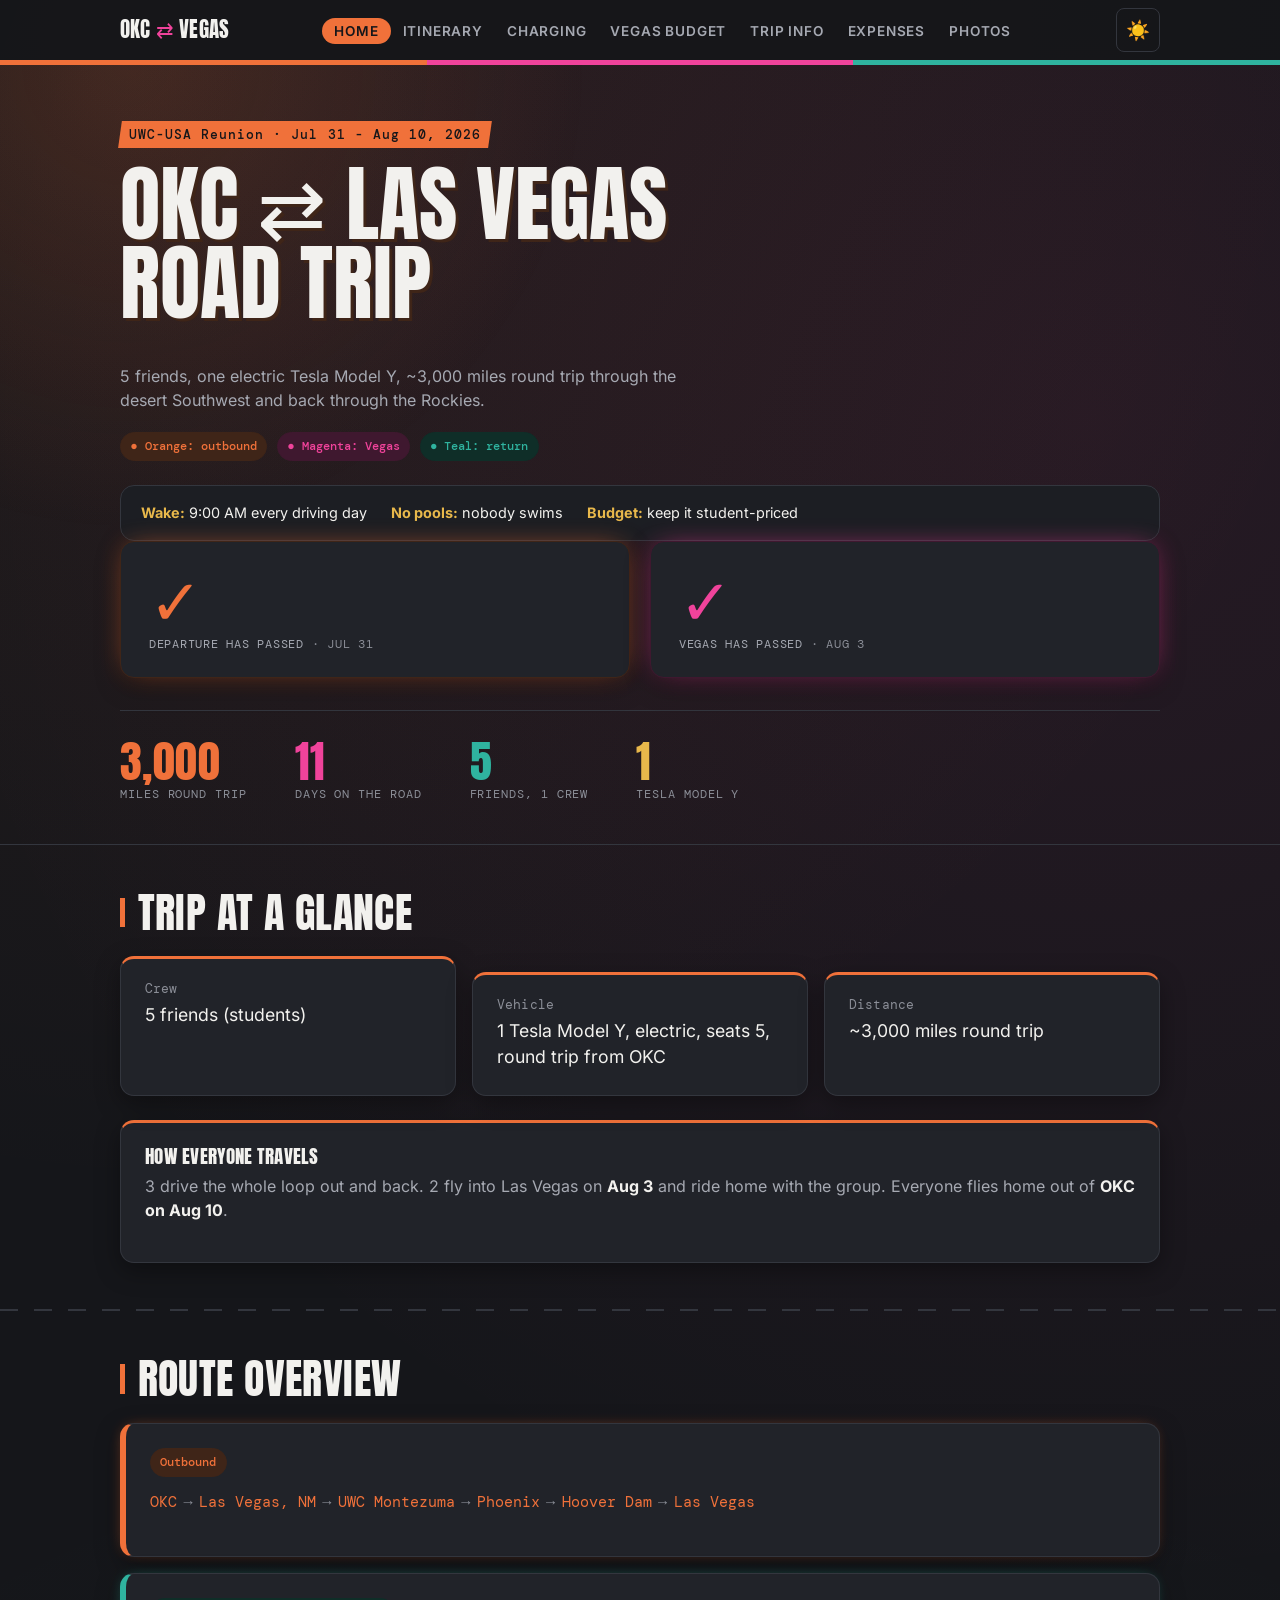
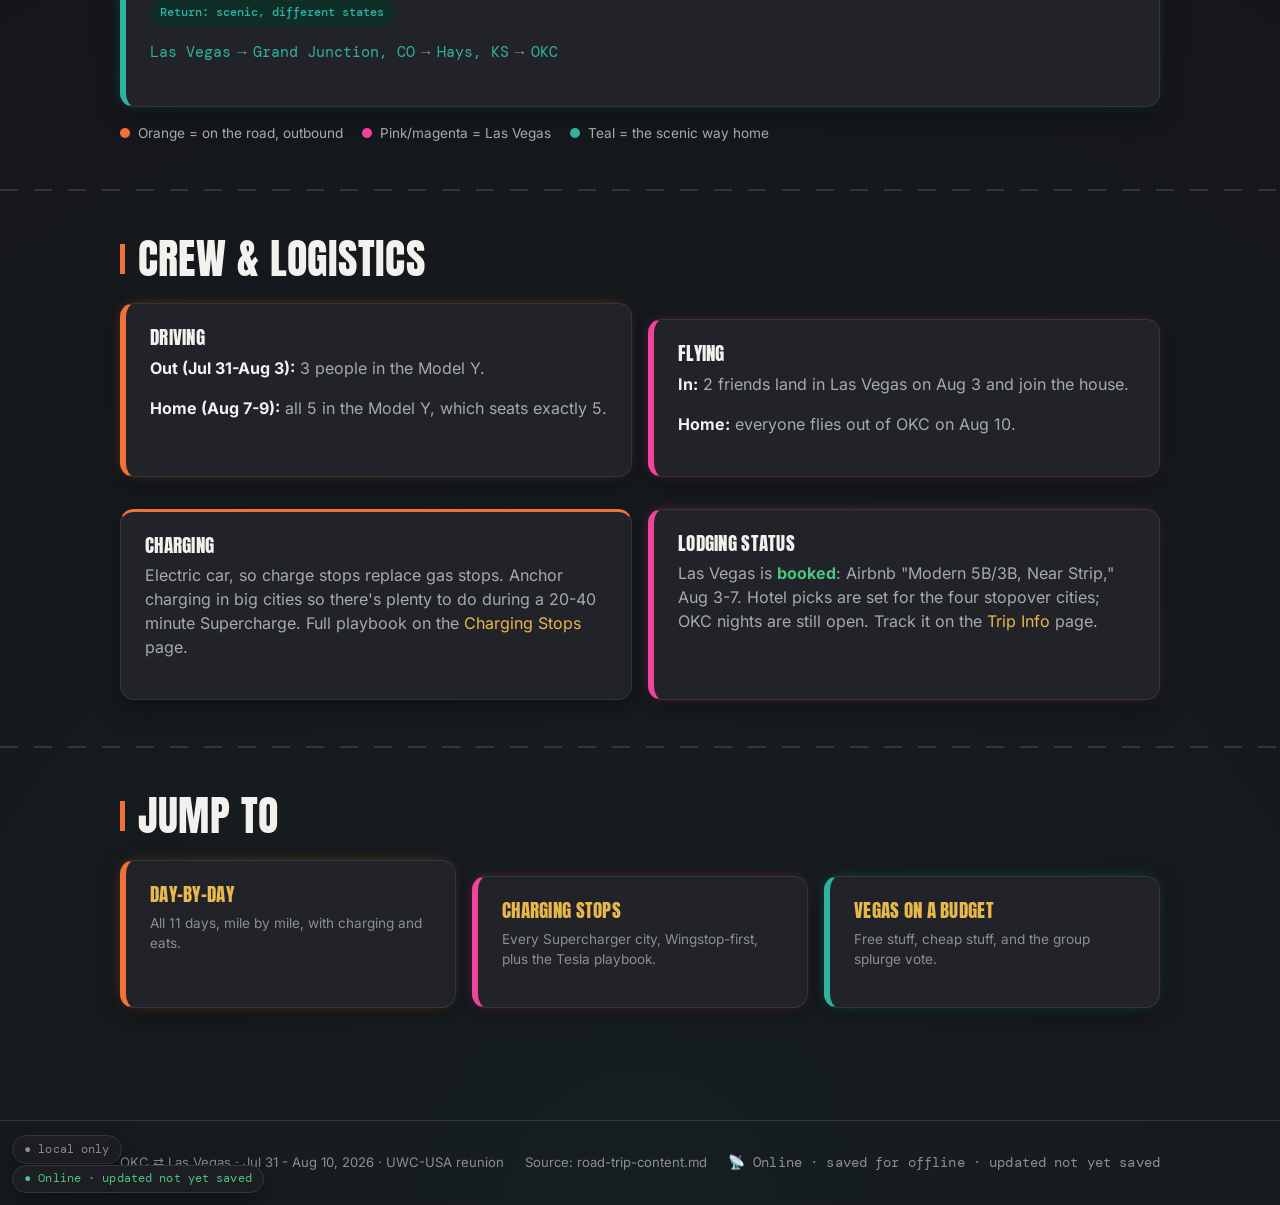
==== commit 7508c66f: "Itinerary correction: Phoenix is 2 nights, Albuquerque drops overnight Resolves without touching any" ====
--- a/index.html
+++ b/index.html
@@ -126,8 +126,6 @@
           <span class="arrow">→</span>
           <span class="seg-outbound">UWC Montezuma</span>
           <span class="arrow">→</span>
-          <span class="seg-outbound">Albuquerque</span>
-          <span class="arrow">→</span>
           <span class="seg-outbound">Phoenix</span>
           <span class="arrow">→</span>
           <span class="seg-outbound">Hoover Dam</span>
@@ -179,7 +177,7 @@
         </div>
         <div class="card leg-vegas">
           <h3>Lodging status</h3>
-          <p>Las Vegas is <strong style="color:var(--green)">booked</strong>: Airbnb "Modern 5B/3B, Near Strip," Aug 3-7. Hotel picks are set for the five stopover cities; OKC nights are still open. Track it on the <a href="info.html">Trip Info</a> page.</p>
+          <p>Las Vegas is <strong style="color:var(--green)">booked</strong>: Airbnb "Modern 5B/3B, Near Strip," Aug 3-7. Hotel picks are set for the four stopover cities; OKC nights are still open. Track it on the <a href="info.html">Trip Info</a> page.</p>
         </div>
       </div>
     </div>
